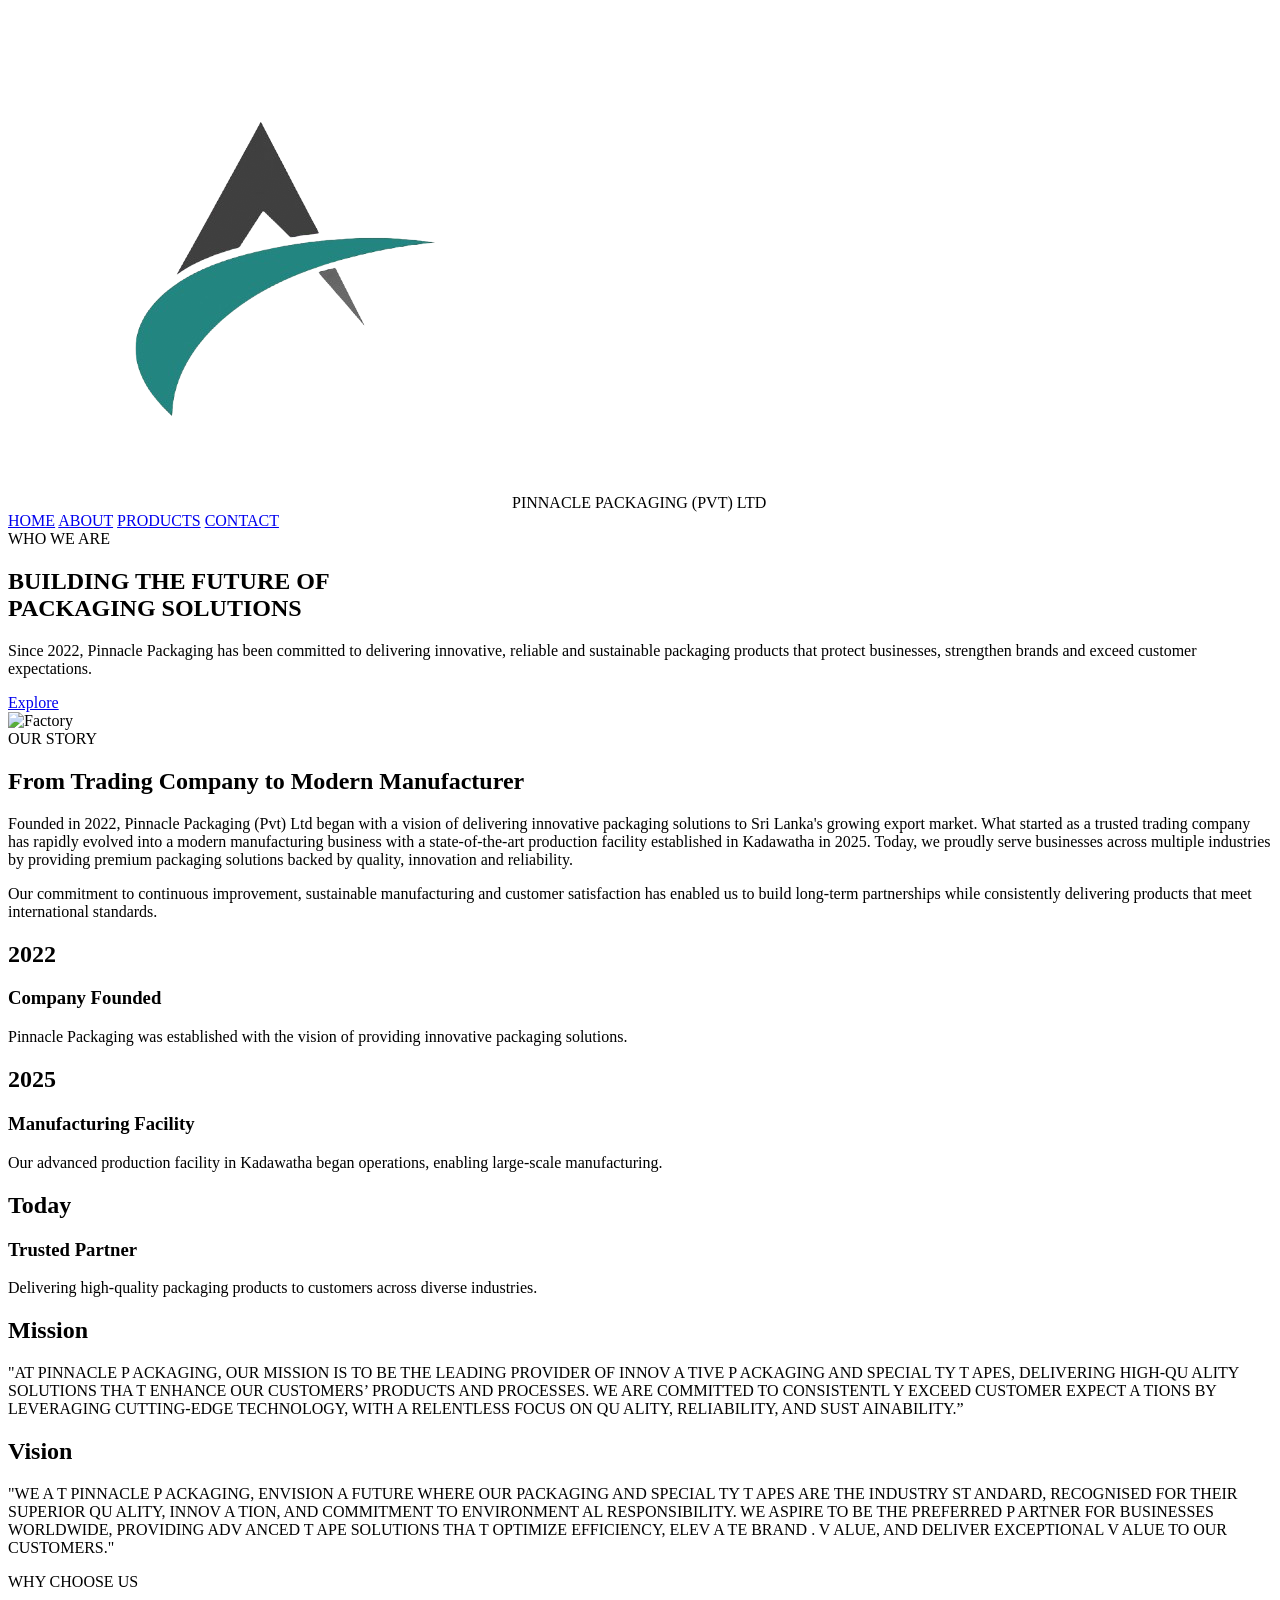
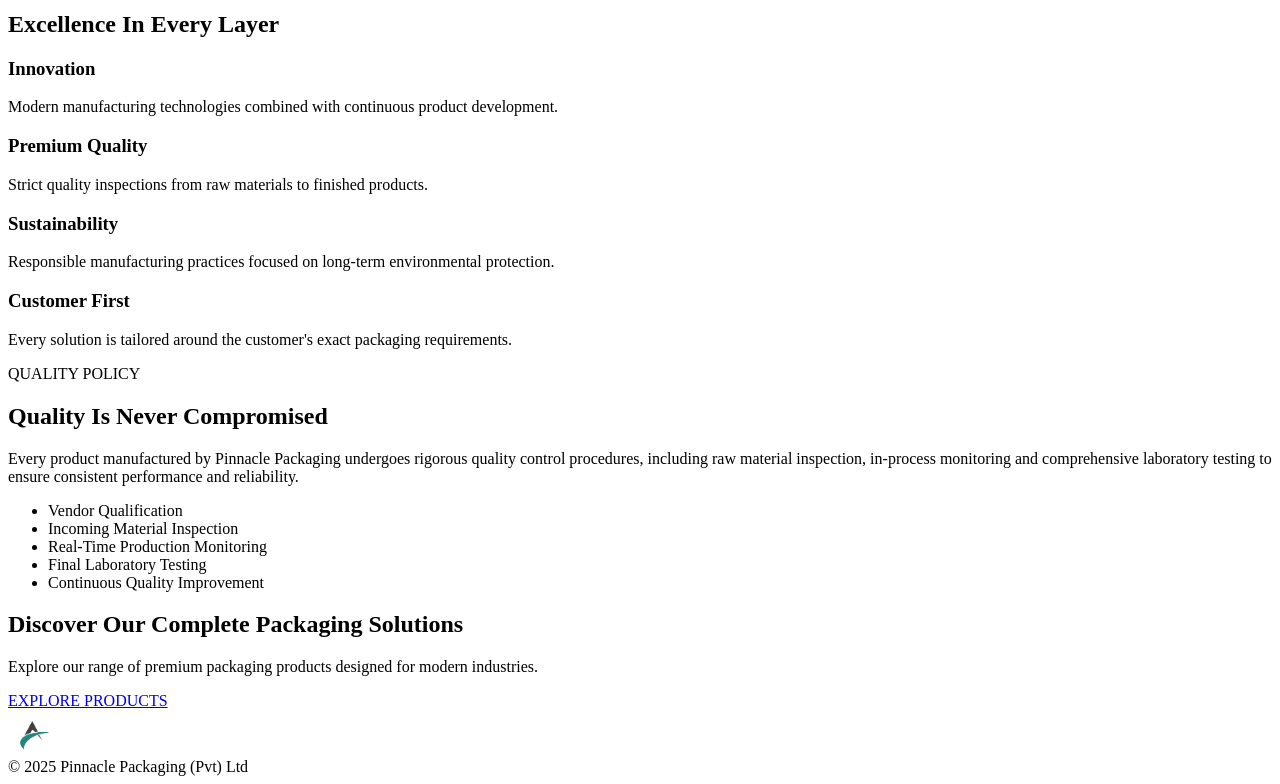
==== About.html @ 44a9b51e "indentation and final touches" ====
<!DOCTYPE html>
<html lang="en">

<head>
    <meta charset="UTF-8">
    <meta name="viewport" content="width=device-width, initial-scale=1.0">
    <title>Pinnacle Packaging | About</title>

    <link rel="icon" type="image/png" href="/Assets/Logos/Main Logo without BG.png">

    <!-- Home stylesheet -->
    <link rel="stylesheet" href="styles.css">

    <!-- About page stylesheet -->
    <link rel="stylesheet" href="about_styles.css">

    <link href="https://fonts.googleapis.com/css2?family=Montserrat:wght@300;500;700;900&display=swap" rel="stylesheet">
</head>

<body>

    <!--  HERO  -->

    <section class="aboutHero">

        <div class="background"></div>
        <div class="overlay"></div>

        <header>

            <div class="brand">
                <img class="brand-logo"
                     src="../Assets/Logos/Main Logo without BG.png"
                     alt="Pinnacle Packaging Logo">

                <span>PINNACLE PACKAGING (PVT) LTD</span>
            </div>

            <nav>

                <a href="../index.html">HOME</a>
                <a href="about.html">ABOUT</a>
                <a href="products.html">PRODUCTS</a>
                <a href="contact.html">CONTACT</a>

            </nav>

        </header>

        <div class="heroContent">

            <span class="sectionTitle">
                WHO WE ARE
            </span>

            <h1>
                BUILDING THE FUTURE OF<br>
                PACKAGING SOLUTIONS
            </h1>

            <p>

                Since 2022, Pinnacle Packaging has been committed to delivering
                innovative, reliable and sustainable packaging products that
                protect businesses, strengthen brands and exceed customer
                expectations.

            </p>

            <a href="#companySection" class="discover">

                Explore
                <span class="downArrow" aria-hidden="true"></span>

            </a>

        </div>

    </section>

    <!--  COMPANY  -->

    <section class="companySection" id="companySection">

        <div class="companyImage">

            <img src="../Assets/About/factory.jpg"
                 alt="Factory">

        </div>

        <div class="companyContent">

            <span class="smallHeading">

                OUR STORY

            </span>

            <h2>

                From Trading Company to Modern Manufacturer

            </h2>

            <p>

                Founded in 2022, Pinnacle Packaging (Pvt) Ltd began with a vision
                of delivering innovative packaging solutions to Sri Lanka's
                growing export market. What started as a trusted trading company
                has rapidly evolved into a modern manufacturing business with a
                state-of-the-art production facility established in Kadawatha in
                2025. Today, we proudly serve businesses across multiple
                industries by providing premium packaging solutions backed by
                quality, innovation and reliability.

            </p>

            <p>

                Our commitment to continuous improvement, sustainable
                manufacturing and customer satisfaction has enabled us to build
                long-term partnerships while consistently delivering products
                that meet international standards.

            </p>

        </div>

    </section>

    <!--  TIMELINE -->

    <section class="timelineSection">

        <div class="timelineCard">

            <h2>2022</h2>

            <h3>Company Founded</h3>

            <p>

                Pinnacle Packaging was established with the vision of providing
                innovative packaging solutions.

            </p>

        </div>

        <div class="timelineCard">

            <h2>2025</h2>

            <h3>Manufacturing Facility</h3>

            <p>

                Our advanced production facility in Kadawatha began operations,
                enabling large-scale manufacturing.

            </p>

        </div>

        <div class="timelineCard">

            <h2>Today</h2>

            <h3>Trusted Partner</h3>

            <p>

                Delivering high-quality packaging products to customers across
                diverse industries.

            </p>

        </div>

    </section>

    <!-- MISSION -->

    <section class="missionSection">

        <div class="missionCard">

            <h2>

                Mission

            </h2>

            <p>

                "AT PINNACLE P ACKAGING, OUR MISSION IS TO BE THE LEADING
                PROVIDER OF INNOV A TIVE P ACKAGING AND SPECIAL TY T APES,
                DELIVERING HIGH-QU ALITY SOLUTIONS THA T ENHANCE OUR
                CUSTOMERS’ PRODUCTS AND PROCESSES.
                WE ARE COMMITTED TO CONSISTENTL Y EXCEED CUSTOMER
                EXPECT A TIONS BY LEVERAGING CUTTING-EDGE TECHNOLOGY, WITH
                A RELENTLESS FOCUS ON QU ALITY, RELIABILITY, AND
                SUST AINABILITY.”

            </p>

        </div>

        <div class="missionCard">

            <h2>

                Vision

            </h2>

            <p>

                "WE A T PINNACLE P ACKAGING, ENVISION A FUTURE WHERE OUR
                PACKAGING AND SPECIAL TY T APES ARE THE INDUSTRY ST ANDARD,
                RECOGNISED FOR THEIR SUPERIOR QU ALITY, INNOV A TION, AND
                COMMITMENT TO ENVIRONMENT AL RESPONSIBILITY.
                WE ASPIRE TO BE THE PREFERRED P ARTNER FOR BUSINESSES
                WORLDWIDE, PROVIDING ADV ANCED T APE SOLUTIONS THA T
                OPTIMIZE EFFICIENCY, ELEV A TE BRAND . V ALUE, AND
                DELIVER EXCEPTIONAL V ALUE TO OUR CUSTOMERS."

            </p>

        </div>

    </section>

    <!-- WHY US -->

    <section class="whySection">

        <div class="sectionHeading">

            <span>

                WHY CHOOSE US

            </span>

            <h2>

                Excellence In Every Layer

            </h2>

        </div>

        <div class="whyGrid">

            <div class="whyCard">

                <h3>

                    Innovation

                </h3>

                <p>

                    Modern manufacturing technologies combined with continuous
                    product development.

                </p>

            </div>

            <div class="whyCard">

                <h3>

                    Premium Quality

                </h3>

                <p>

                    Strict quality inspections from raw materials to finished
                    products.

                </p>

            </div>

            <div class="whyCard">

                <h3>

                    Sustainability

                </h3>

                <p>

                    Responsible manufacturing practices focused on long-term
                    environmental protection.

                </p>

            </div>

            <div class="whyCard">

                <h3>

                    Customer First

                </h3>

                <p>

                    Every solution is tailored around the customer's exact
                    packaging requirements.

                </p>

            </div>

        </div>

    </section>

    <!-- UALITY-->

    <section class="qualitySection">

        <div class="qualityContent">

            <span>

                QUALITY POLICY

            </span>

            <h2>

                Quality Is Never Compromised

            </h2>

            <p>

                Every product manufactured by Pinnacle Packaging undergoes
                rigorous quality control procedures, including raw material
                inspection, in-process monitoring and comprehensive laboratory
                testing to ensure consistent performance and reliability.

            </p>

            <ul>

                <li>Vendor Qualification</li>

                <li>Incoming Material Inspection</li>

                <li>Real-Time Production Monitoring</li>

                <li>Final Laboratory Testing</li>

                <li>Continuous Quality Improvement</li>

            </ul>

        </div>

    </section>

    <!-- CTA -->

    <section class="ctaSection">

        <h2>

            Discover Our Complete Packaging Solutions

        </h2>

        <p>

            Explore our range of premium packaging products designed for modern industries.

        </p>

        <a href="products.html" class="discover">

            EXPLORE PRODUCTS

        </a>

    </section>

    <!-- FOOTER -->

    <footer>

        <div style="display:flex;align-items:center;gap:12px;">

            <img src="../Assets/Logos/Main Logo without BG.png"
                 alt="Logo"
                 style="width:48px;">

        </div>

        <div>

            © 2025 Pinnacle Packaging (Pvt) Ltd

        </div>

    </footer>

    <script src="about_script.js"></script>

</body>

</html>
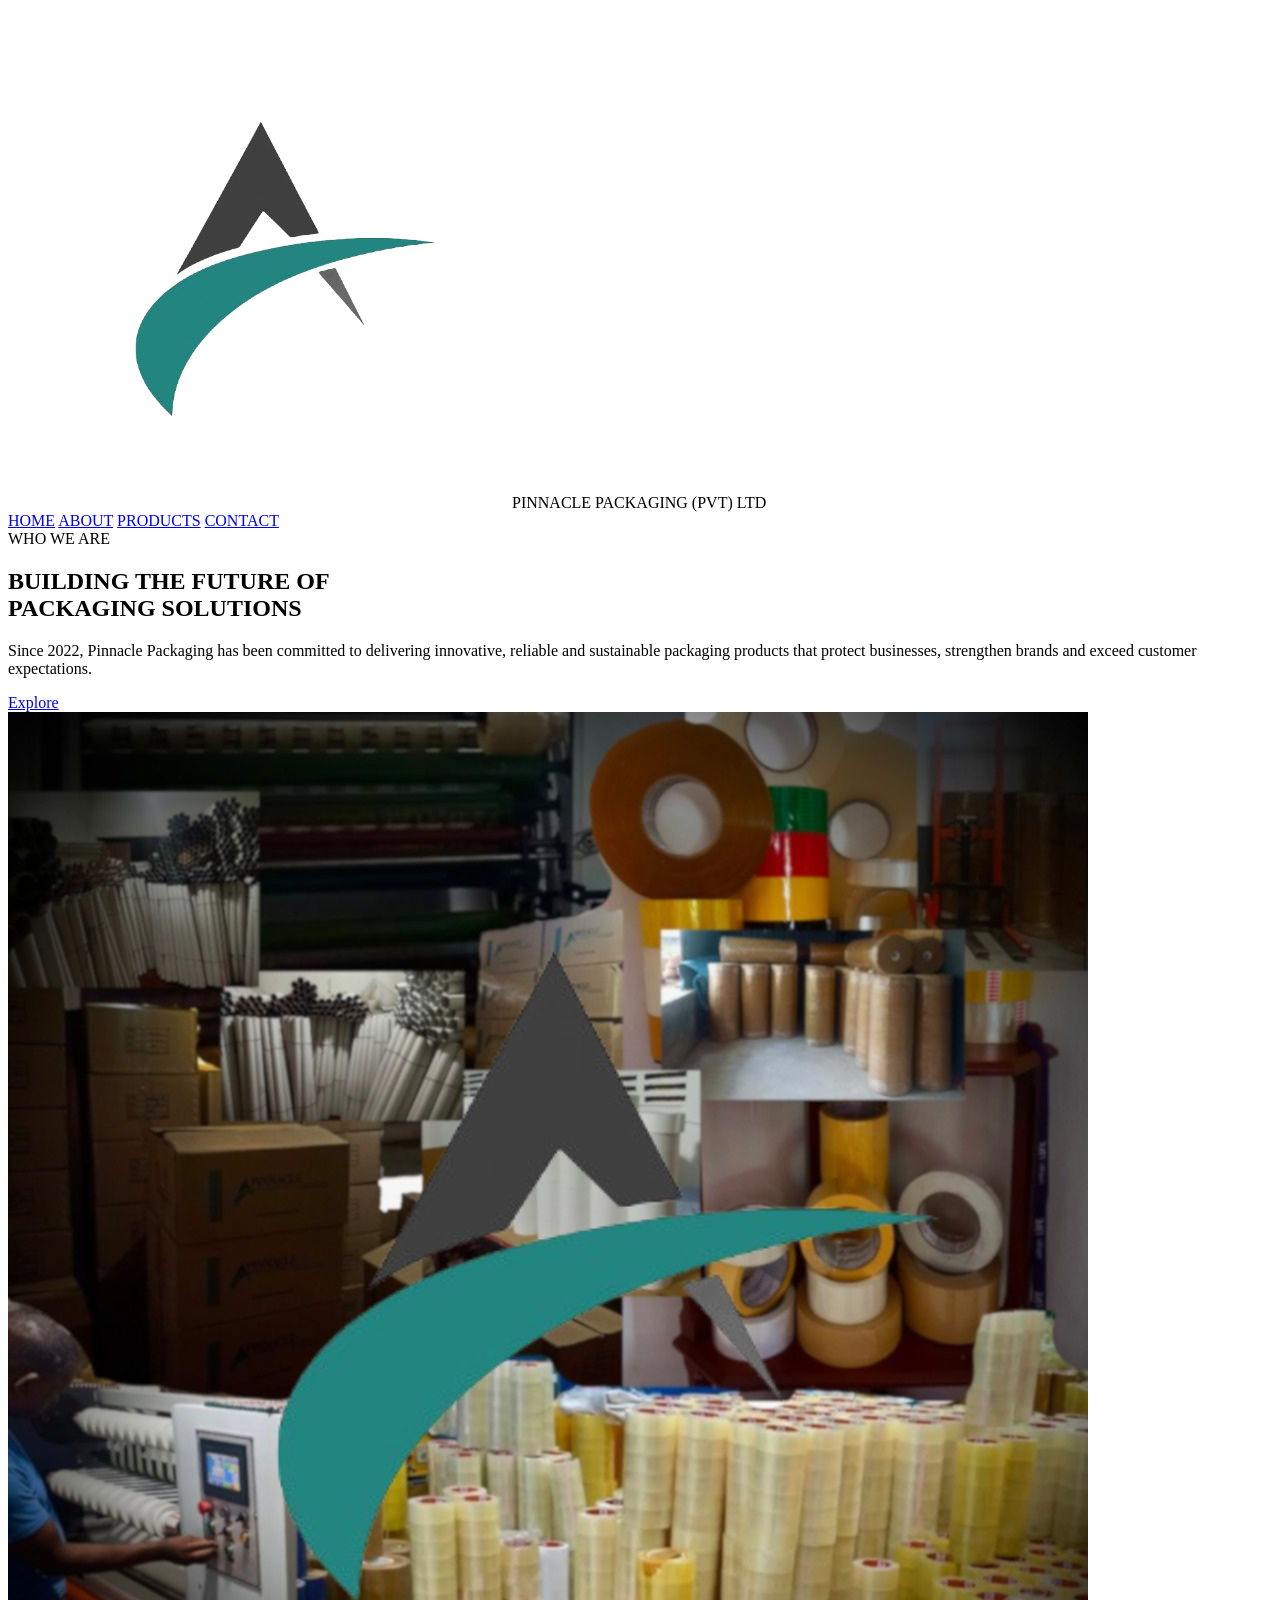
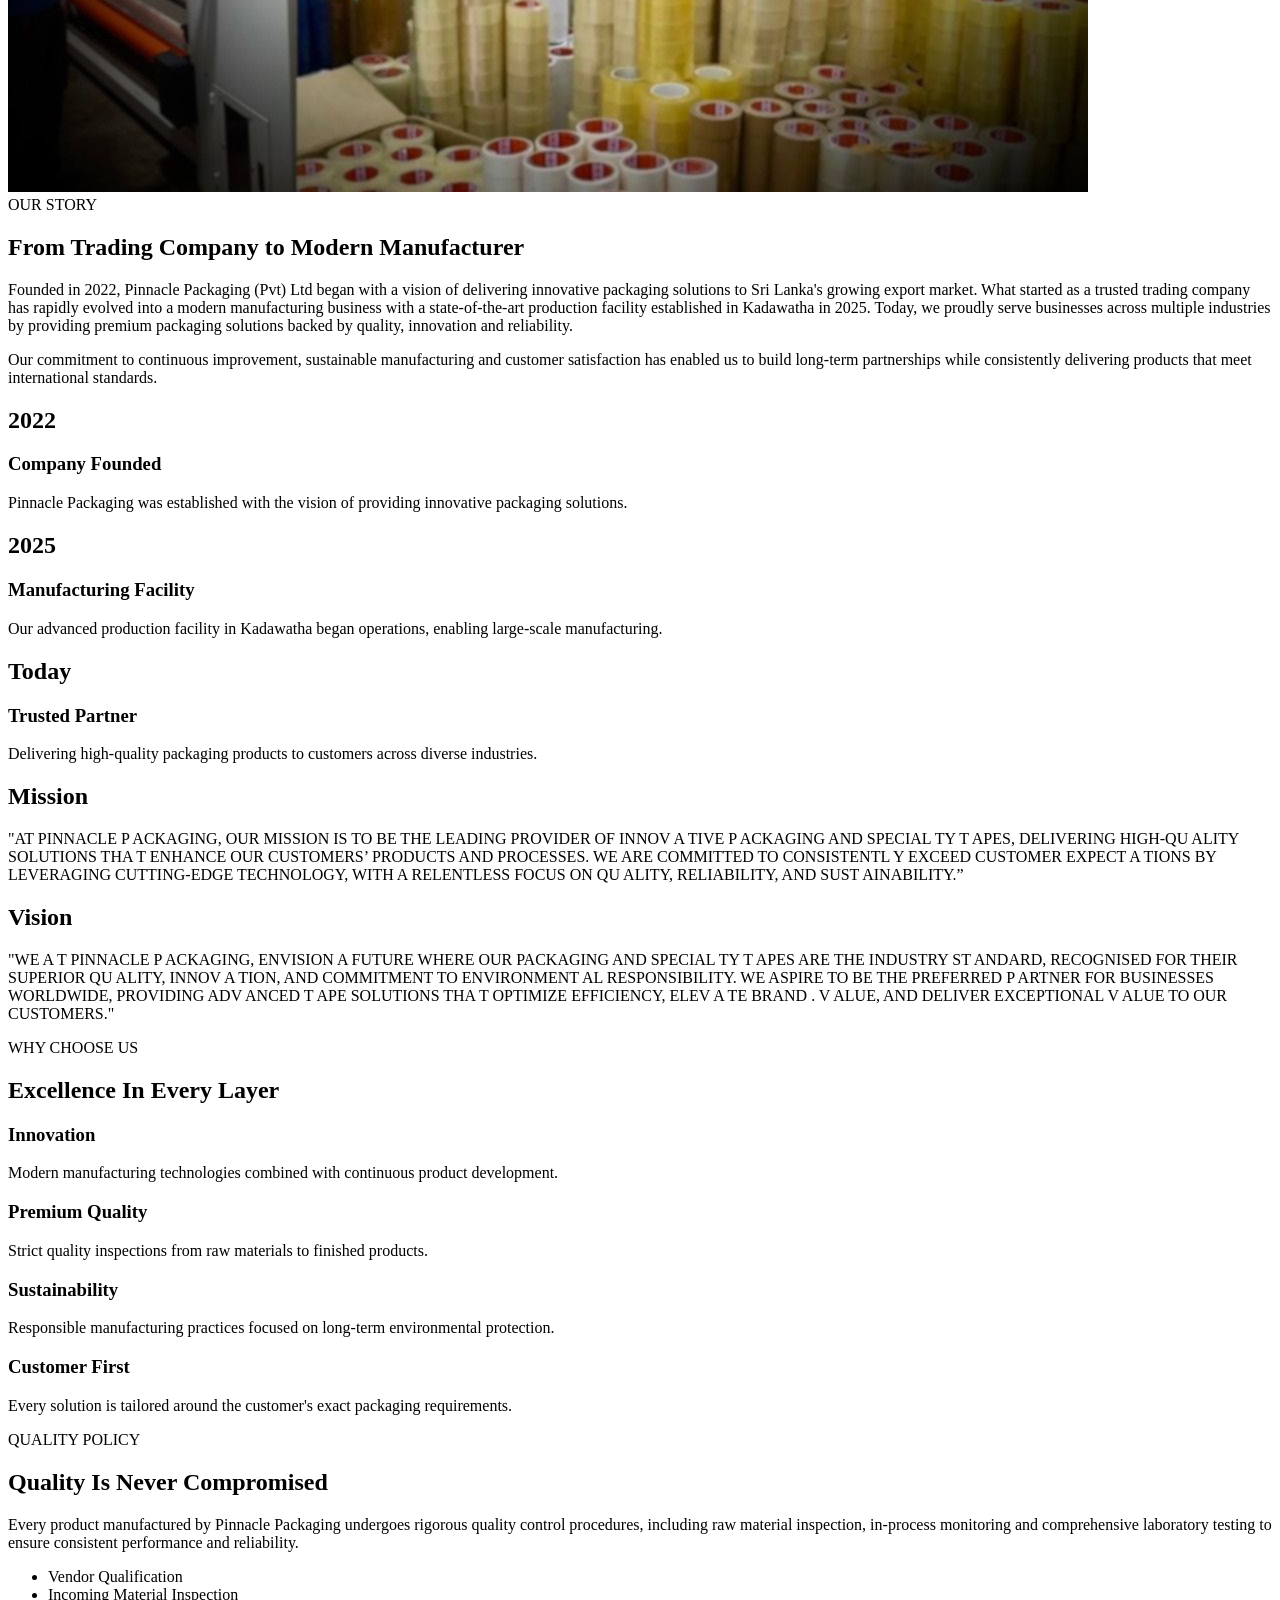
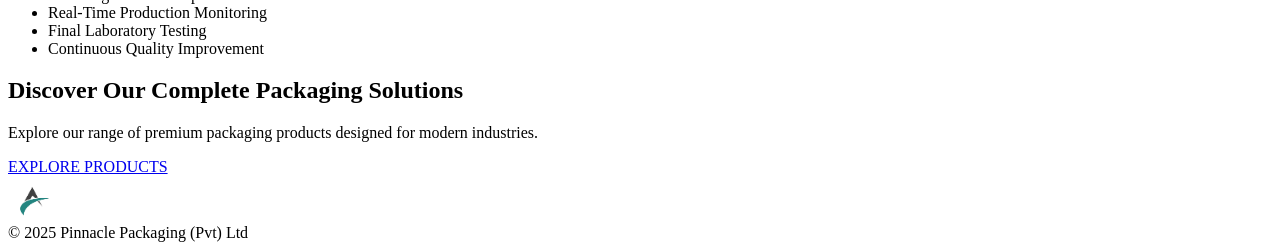
==== commit 6bcecc33: "bg picture" ====
--- a/About.html
+++ b/About.html
@@ -84,8 +84,8 @@
 
         <div class="companyImage">
 
-            <img src="../Assets/About/factory.jpg"
-                 alt="Factory">
+            <img src="Assets/Backgrounds/Final JPG.jpg"
+                 alt="Pinnacle Packaging Manufacturing Facility">
 
         </div>
 
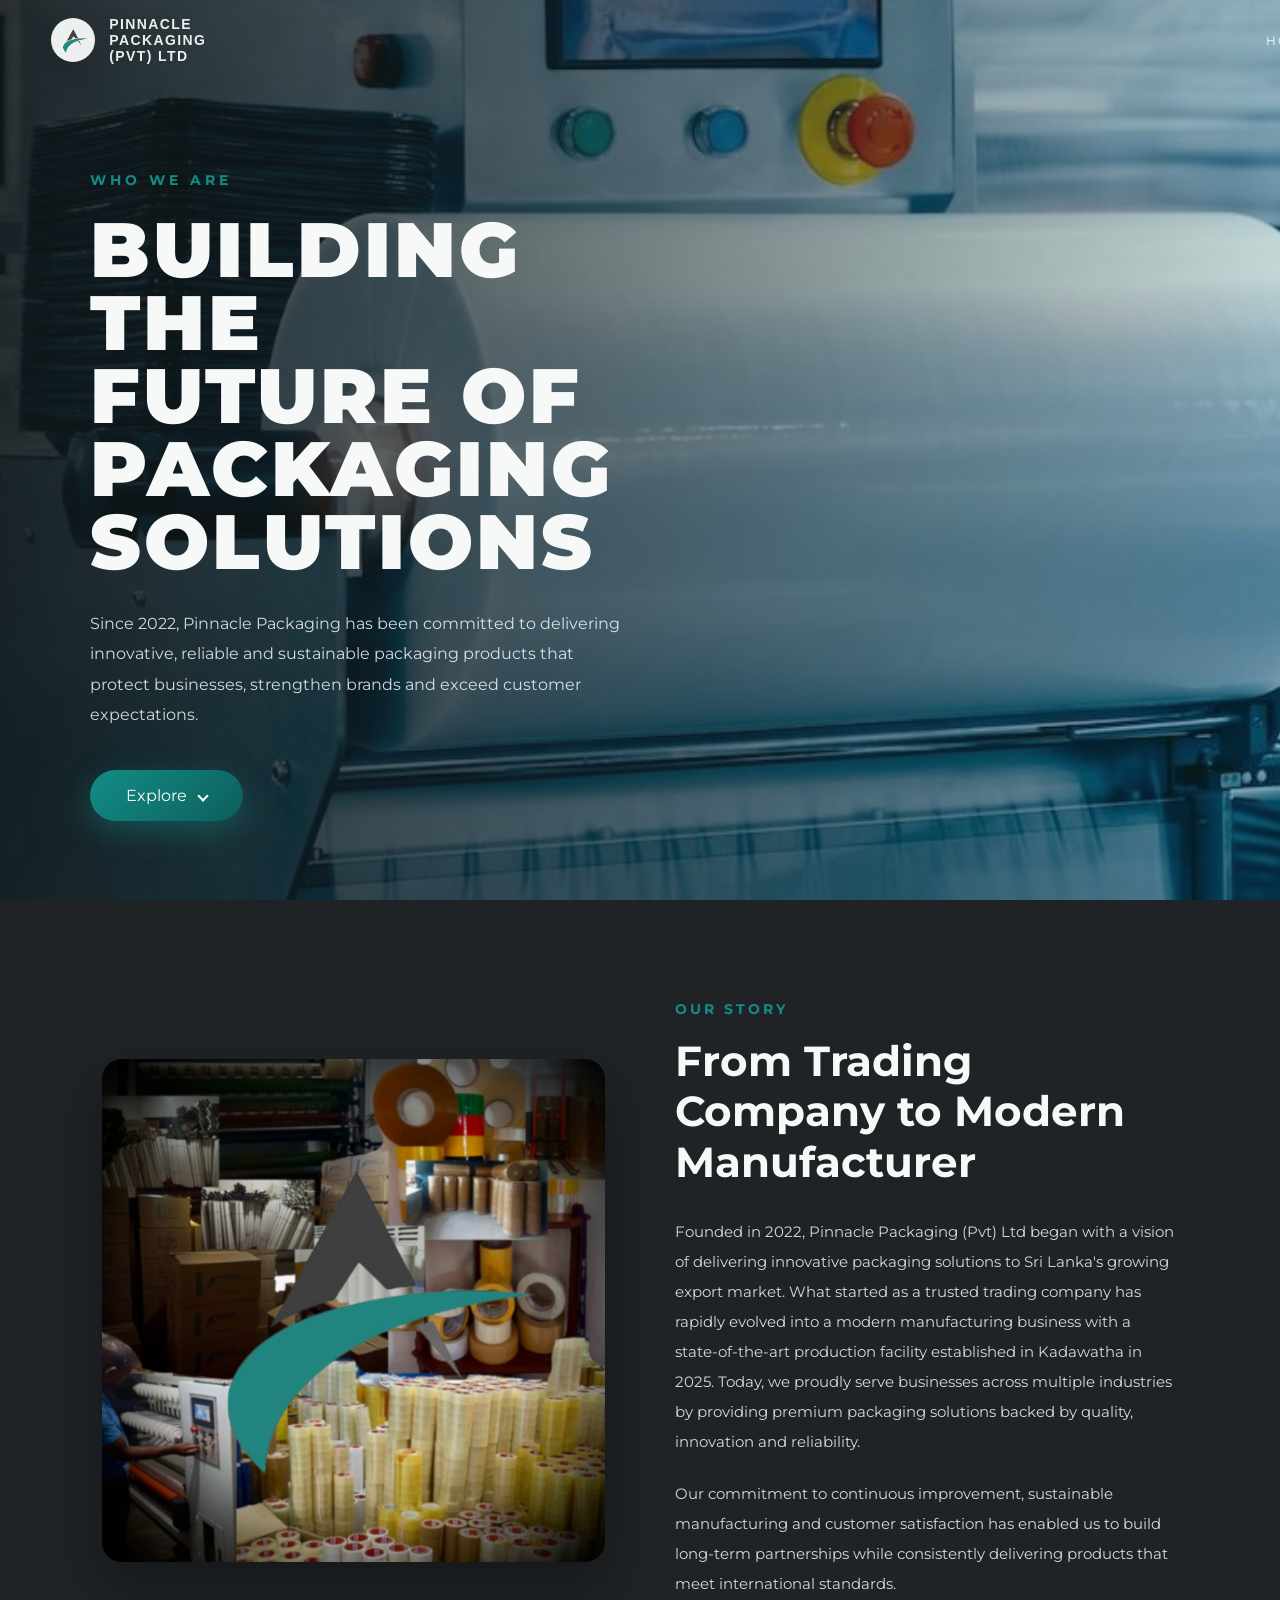
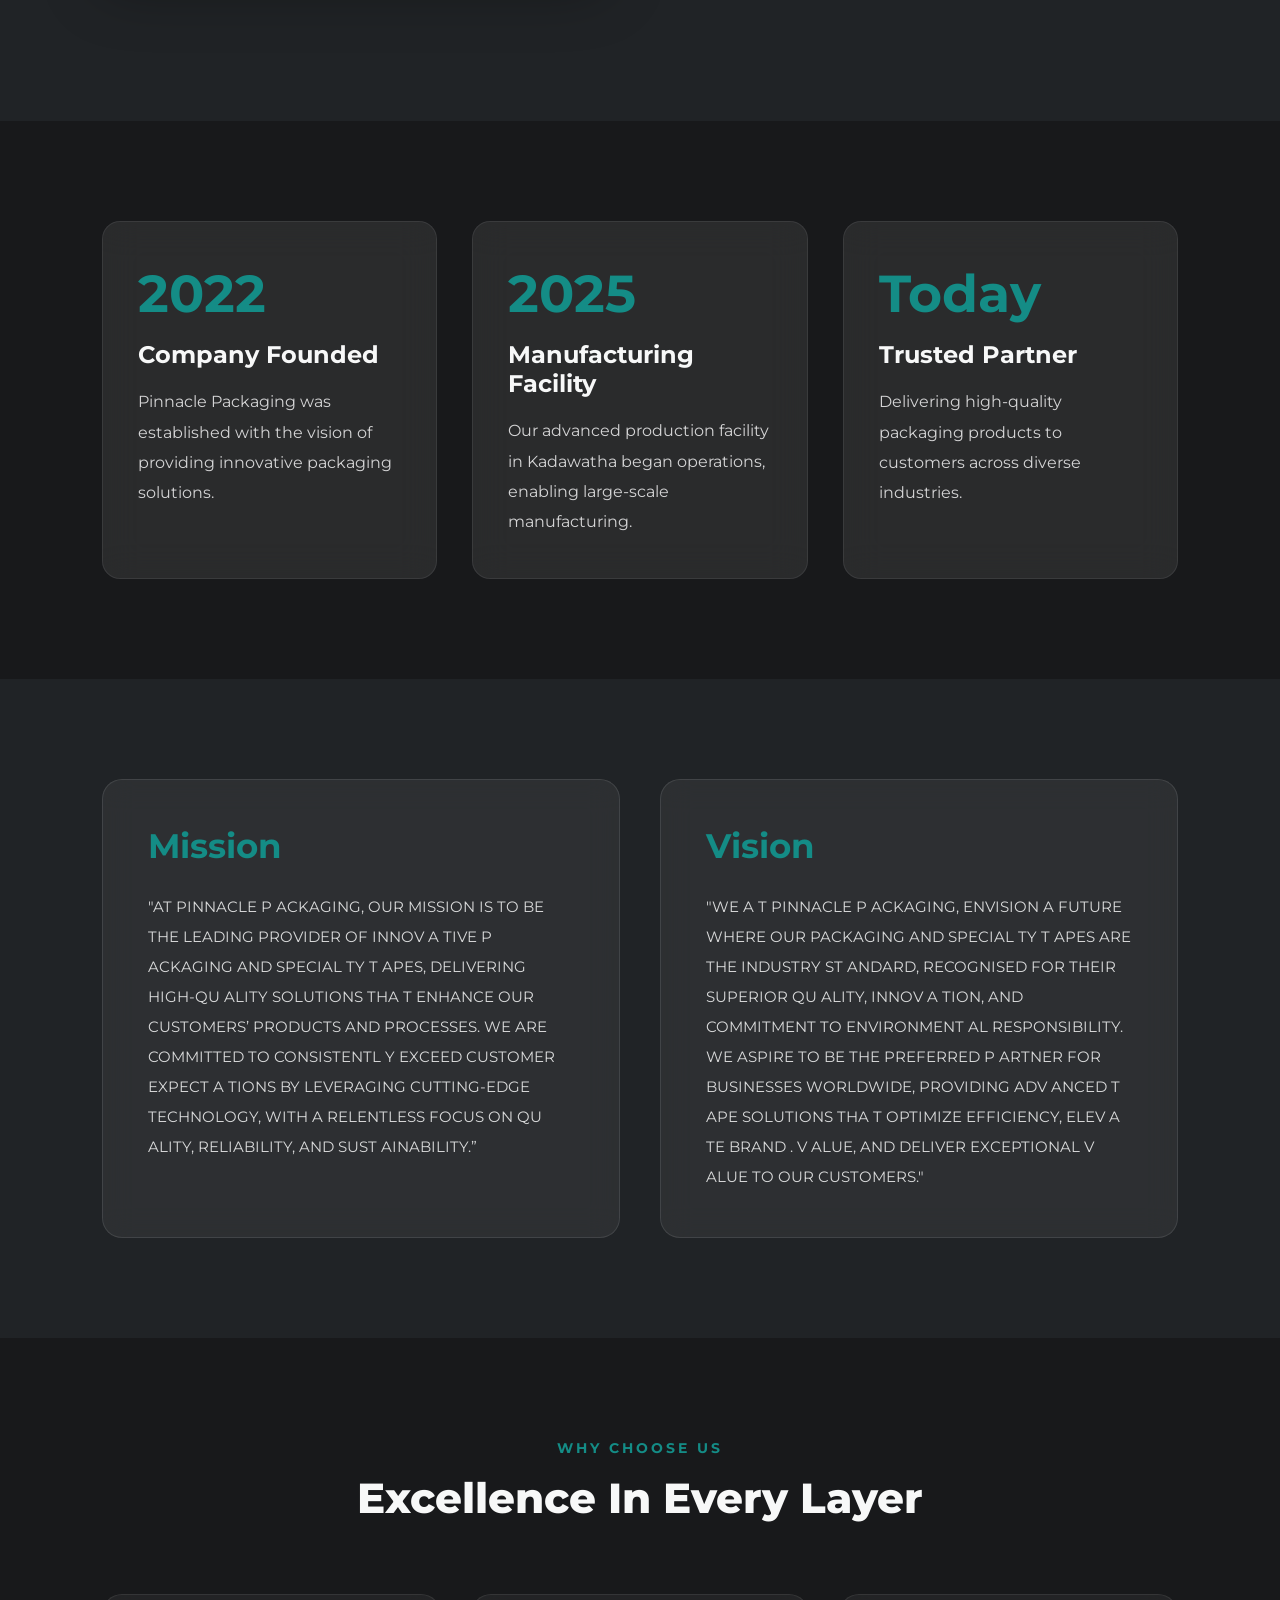
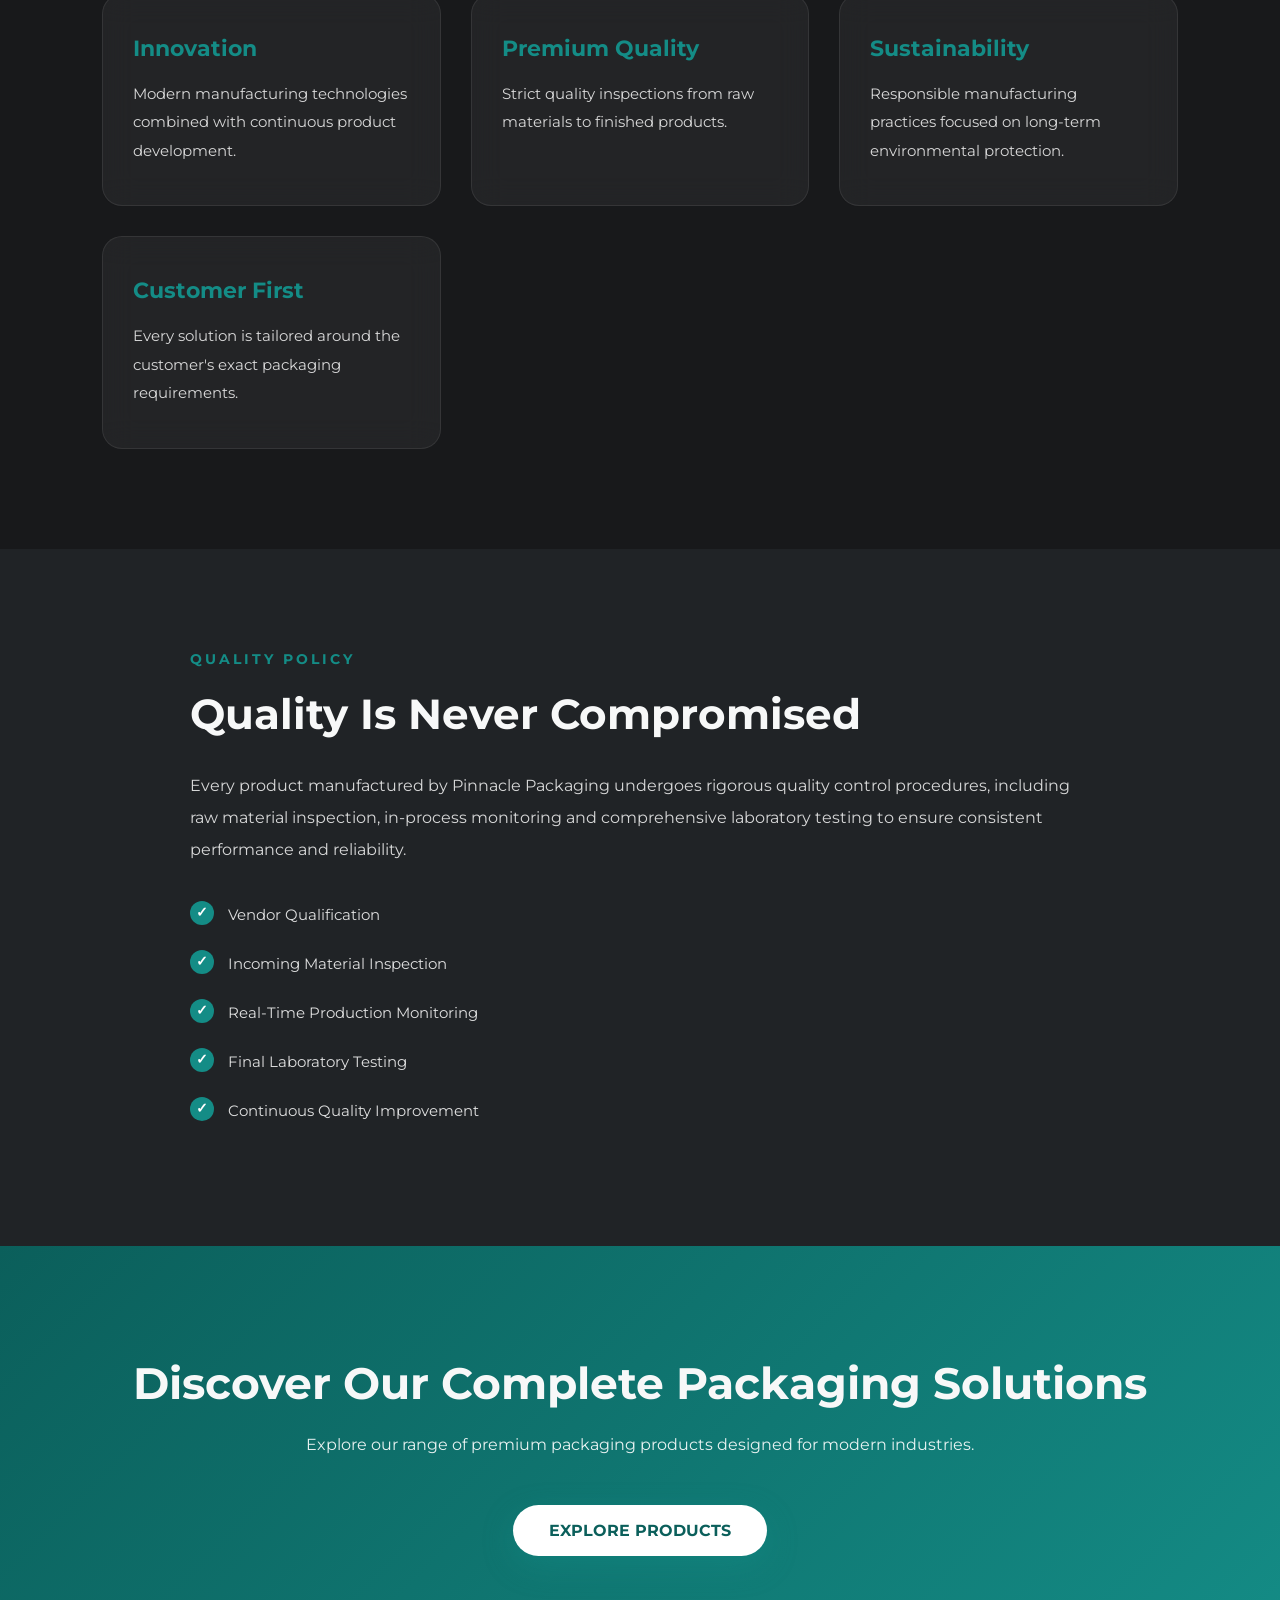
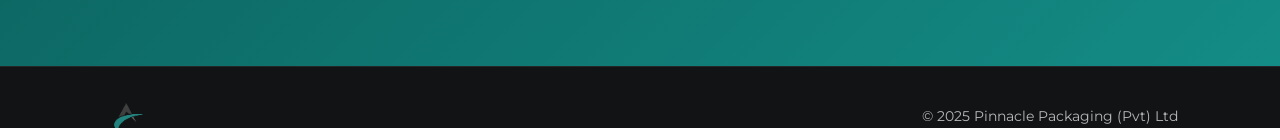
==== commit 1658bfb2: "merge succussful" ====
--- a/About.html
+++ b/About.html
@@ -6,13 +6,13 @@
     <meta name="viewport" content="width=device-width, initial-scale=1.0">
     <title>Pinnacle Packaging | About</title>
 
-    <link rel="icon" type="image/png" href="/Assets/Logos/Main Logo without BG.png">
+    <link rel="icon" type="image/png" href="Assets/Logos/Main Logo without BG.png">
 
     <!-- Home stylesheet -->
-    <link rel="stylesheet" href="styles.css">
+    <link rel="stylesheet" href="Styles.css">
 
     <!-- About page stylesheet -->
-    <link rel="stylesheet" href="about_styles.css">
+    <link rel="stylesheet" href="About_Styles.css">
 
     <link href="https://fonts.googleapis.com/css2?family=Montserrat:wght@300;500;700;900&display=swap" rel="stylesheet">
 </head>
@@ -38,10 +38,10 @@
 
             <nav>
 
-                <a href="../index.html">HOME</a>
-                <a href="about.html">ABOUT</a>
-                <a href="products.html">PRODUCTS</a>
-                <a href="contact.html">CONTACT</a>
+                <a href="Home.html">HOME</a>
+                <a href="About.html">ABOUT</a>
+                <a href="Product.html">PRODUCTS</a>
+                <a href="Contact.html">CONTACT</a>
 
             </nav>
 
@@ -415,7 +415,7 @@
 
     </footer>
 
-    <script src="about_script.js"></script>
+    <script src="About_script.js"></script>
 
 </body>
 
--- a/Styles.css
+++ b/Styles.css
@@ -0,0 +1,284 @@
+*{
+    margin:0;
+    padding:0;
+    box-sizing:border-box;
+}
+
+:root{
+    --primary:#148C86;
+    --deep:#0B5F5B;
+    --dark:#2F3033;
+    --white:#F7F8F8;
+}
+
+html,body{ 
+    height:100%;
+    width:100%;
+    overflow:hidden;
+    font-family:'Montserrat',sans-serif;
+    color:var(--white);
+}
+
+.hero{
+    height:100vh;
+    width:100vw;
+    position:relative;
+    display:flex;
+    flex-direction:column;
+    overflow:hidden;
+}
+
+.background{
+    position:absolute;
+    inset:0;
+    background-size:cover;
+    background-position:center;
+    animation:zoom 12s infinite alternate;
+    transition:opacity 1.5s ease;
+    z-index:0;
+}
+
+@keyframes zoom{
+    0%{
+        transform:scale(1);
+    }
+    100%{
+    transform:scale(1.08);
+    }
+}
+
+.overlay{
+    position:absolute;
+    inset:0;
+    background:
+    linear-gradient(
+        90deg,
+        rgba(20,25,25,.85),
+        rgba(11,95,91,.25)
+        );
+    z-index:1;
+}
+
+header{
+    position:absolute;
+    inset:0 auto auto 0;
+    height:80px;
+    padding:20px 4vw;
+    z-index:5;
+    display:flex;
+    align-items:center;
+    justify-content:flex-start;
+    background:transparent;
+}
+
+.brand{
+    display:flex;
+    align-items:center;
+    gap:14px;
+    font-family:'Poppins',sans-serif;
+    font-size:14px;
+    font-weight:600;
+    letter-spacing:1.4px;
+    color:rgba(245,250,248,0.95);
+    text-shadow:0 0 6px rgba(0,0,0,.18);
+}
+
+.brand-logo{
+    width:44px;
+    height:44px;
+    object-fit:contain;
+    background:rgba(255,255,255,0.92);
+    padding:2px;
+    border-radius:50%;
+    box-shadow:0 14px 35px rgba(0,0,0,.16);
+    filter:none;
+    box-sizing:border-box;
+}
+
+nav{
+    display:flex;
+    gap:35px;
+    margin-left:1100px;
+}
+
+nav a{
+    text-decoration:none;
+    color:white;
+    font-size:12px;
+    letter-spacing:2px;
+    transition:.3s;
+}
+
+nav a:hover{
+    color:var(--primary);
+}
+
+.logo img{
+    width:65px;
+    height:65px;
+    object-fit:contain;
+    border-radius:12px;
+    background:white;
+    padding:6px;
+    box-shadow:
+    0 0 25px rgba(20,140,134,.5);
+}
+
+main{
+    position:relative;
+    z-index:3;
+    flex:1;
+    padding:7vh 6vw;
+    display:flex;
+    flex-direction:column;
+    justify-content:center;
+}
+
+h1{
+    font-size:clamp(38px,6vw,85px);
+    line-height:.95;
+    font-weight:900;
+    letter-spacing:5px;
+}
+
+.actions{
+    display:flex;
+    gap:20px;
+    margin-top:35px;
+}
+
+button{
+    padding:14px 30px;
+    border-radius:30px;
+    cursor:pointer;
+    font-size:12px;
+    letter-spacing:2px;
+    transition:.3s;
+}
+
+.watch{
+    background:transparent;
+    color:white;
+    border:1px solid var(--primary);
+}
+
+.watch:hover{ 
+    background:var(--primary);
+}
+
+.discover{
+    border:none;
+    color:white;
+    background:
+        linear-gradient(
+        135deg,
+        var(--primary),
+        var(--deep)
+);
+
+box-shadow:
+    0 10px 30px rgba(20,140,134,.4);
+}
+
+.discover:hover{
+    transform:translateY(-4px);
+}
+
+.card{
+    position:absolute;
+    right:6vw;
+    top:50%;
+    width:min(400px,30vw);
+    padding:25px;
+    background:
+        rgba(1, 69, 69, 0.15);
+    border:
+        1px solid rgba(255, 255, 255, 0.35);
+
+    backdrop-filter:blur(12px);
+    border-radius:15px;
+}
+
+.card p{
+    margin-top:12px;
+    font-size:12px;
+    line-height:1.6;
+    opacity:.85;
+}
+
+.stats{
+    display:flex;
+    gap:60px;
+    margin-top:40px;
+}
+
+.stats strong{
+    display:block;
+    font-size:35px;
+    color:var(--primary);
+}
+
+.stats span{
+    font-size:12px;
+    opacity:.7;
+}
+
+footer{
+    height:62px;
+    position:relative;
+    z-index:5;
+    display:flex;
+    justify-content:space-between;
+    align-items:center;
+    padding:0 6vw;
+    background:rgba(0,0,0,.38);
+    backdrop-filter:blur(12px);
+    font-size:11px;
+    border-top:1px solid rgba(20,140,134,.25);
+}
+
+@media(max-width:900px){
+    nav{
+        gap:15px;
+    }
+
+    .card{ 
+        display:none;
+    }
+    .stats{
+        gap:25px;
+    }
+}
+
+@media(max-width:600px){
+    header{
+        padding:15px 20px;
+    }
+    nav{
+        display:none;
+    }
+    .logo img{
+        width:50px;
+        height:50px;
+    }
+    main{
+        padding:30px 25px;
+    }
+    h1{
+        letter-spacing:2px;
+    }
+    .actions{
+        flex-direction:column;
+        align-items:flex-start;
+    }
+    .stats{
+        gap:15px;
+    }
+    footer{
+        height:90px;
+        flex-direction:column;
+        justify-content:center;
+        gap:8px;
+        text-align:center;
+    }
+}
--- a/About_Styles.css
+++ b/About_Styles.css
@@ -0,0 +1,584 @@
+
+:root{
+    --primary:#148C86;
+    --deep:#0B5F5B;
+    --dark:#2F3033;
+    --white:#F7F8F8;
+    --glass:rgba(255,255,255,.08);
+}
+
+/* ABOUT PAGE OVERRIDES*/
+
+html,
+body{
+    height:auto !important;
+    min-height:100%;
+    overflow-y:auto !important;
+    overflow-x:hidden !important;
+}
+
+body{
+    display:block !important;
+}
+
+.aboutHero{
+    position:relative;
+    height:100vh;
+    width:100%;
+}
+
+.companySection,
+.timelineSection,
+.missionSection,
+.whySection,
+.qualitySection,
+.aboutStats,
+.ctaSection,
+footer{
+    position:relative;
+    display:block;
+    width:100%;
+    z-index:2;
+}
+
+section{
+    width:100%;
+}
+
+img{
+    max-width:100%;
+    display:block;
+}
+
+/*HERO SECTION*/
+
+.aboutHero{
+    position:relative;
+    min-height:80vh;
+    overflow:hidden;
+}
+
+.aboutHero .background{
+    position:absolute;
+    inset:0;
+    background-size:cover;
+    background-position:center;
+    animation:zoom 12s infinite alternate;
+    transition:opacity 1.5s ease;
+    z-index:0;
+}
+
+.aboutHero .overlay{
+    position:absolute;
+    inset:0;
+    background:linear-gradient(
+        90deg,
+        rgba(16,22,22,.88),
+        rgba(11,95,91,.25)
+    );
+    z-index:1;
+}
+
+.heroContent{
+    position:relative;
+    z-index:5;
+    width:min(720px,90%);
+    padding:170px 7vw 120px;
+}
+
+.sectionTitle{
+    display:inline-block;
+    color:var(--primary);
+    font-weight:700;
+    letter-spacing:4px;
+    font-size:14px;
+    margin-bottom:25px;
+}
+
+.heroContent h1{
+    font-size:clamp(44px,6vw,78px);
+    line-height:.95;
+    letter-spacing:3px;
+    font-weight:900;
+    margin-bottom:30px;
+}
+
+.heroContent p{
+    font-size:16px;
+    line-height:1.9;
+    color:rgba(255,255,255,.82);
+    max-width:650px;
+    margin-bottom:40px;
+}
+
+.heroContent .discover{
+    padding:16px 36px;
+    text-decoration:none;
+    display:inline-flex;
+    align-items:center;
+    justify-content:center;
+    border-radius:30px;
+}
+
+.heroContent .discover .downArrow{
+    display:inline-block;
+    width:8px;
+    height:8px;
+    margin-left:12px;
+    border-right:2px solid #fff;
+    border-bottom:2px solid #fff;
+    transform:rotate(45deg);
+}
+
+.heroContent .discover:hover .downArrow{
+    transform:rotate(45deg) translateY(2px);
+}
+
+/*COMPANY SECTION*/
+
+.companySection{
+    display:grid;
+    grid-template-columns:1fr 1fr;
+    align-items:center;
+    gap:70px;
+    padding:100px 8%;
+    background:#202326;
+}
+
+.companyImage{
+    position:relative;
+}
+
+.companyImage img{
+    width:100%;
+    border-radius:20px;
+    object-fit:cover;
+    box-shadow:0 25px 60px rgba(0,0,0,.35);
+}
+
+.companyContent{
+    display:flex;
+    flex-direction:column;
+}
+
+.smallHeading{
+    color:var(--primary);
+    letter-spacing:3px;
+    font-size:14px;
+    font-weight:700;
+    margin-bottom:18px;
+}
+
+.companyContent h2{
+    font-size:42px;
+    margin-bottom:30px;
+    line-height:1.2;
+}
+
+.companyContent p{
+    font-size:15px;
+    line-height:2;
+    color:rgba(255,255,255,.82);
+    margin-bottom:22px;
+}
+
+/*TIMELINE */
+
+.timelineSection{
+    display:grid;
+    grid-template-columns:repeat(auto-fit,minmax(280px,1fr));
+    gap:35px;
+    padding:100px 8%;
+    background:#18191b;
+}
+
+.timelineCard{
+    background:var(--glass);
+    border:1px solid rgba(255,255,255,.08);
+    border-radius:18px;
+    padding:40px 35px;
+    backdrop-filter:blur(18px);
+    transition:.35s;
+}
+
+.timelineCard:hover{
+    transform:translateY(-10px);
+    border-color:var(--primary);
+    box-shadow:0 20px 45px rgba(20,140,134,.18);
+}
+
+.timelineCard h2{
+    color:var(--primary);
+    font-size:52px;
+    margin-bottom:15px;
+}
+
+.timelineCard h3{
+    font-size:24px;
+    margin-bottom:18px;
+}
+
+.timelineCard p{
+    line-height:1.9;
+    color:rgba(255,255,255,.8);
+}
+
+/*MISSION / VISION*/
+
+.missionSection{
+    display:grid;
+    grid-template-columns:repeat(auto-fit,minmax(350px,1fr));
+    gap:40px;
+    padding:100px 8%;
+    background:#202326;
+}
+
+.missionCard{
+    background:rgba(255,255,255,.06);
+    border:1px solid rgba(255,255,255,.1);
+    border-radius:20px;
+    padding:45px;
+    backdrop-filter:blur(15px);
+    transition:.35s;
+}
+
+.missionCard:hover{
+    transform:translateY(-10px);
+    border-color:var(--primary);
+    box-shadow:0 20px 45px rgba(20,140,134,.18);
+}
+
+.missionCard h2{
+    color:var(--primary);
+    font-size:34px;
+    margin-bottom:25px;
+}
+
+.missionCard p{
+    line-height:2;
+    font-size:15px;
+    color:rgba(255,255,255,.82);
+}
+
+/*WHY CHOOSE US*/
+
+.whySection{
+    padding:100px 8%;
+    background:#18191b;
+}
+
+.sectionHeading{
+    text-align:center;
+    margin-bottom:70px;
+}
+
+.sectionHeading span{
+    color:var(--primary);
+    font-size:14px;
+    font-weight:700;
+    letter-spacing:3px;
+}
+
+.sectionHeading h2{
+    margin-top:15px;
+    font-size:42px;
+    font-weight:800;
+}
+
+.whyGrid{
+    display:grid;
+    grid-template-columns:repeat(auto-fit,minmax(250px,1fr));
+    gap:30px;
+}
+
+.whyCard{
+    background:rgba(255,255,255,.05);
+    border:1px solid rgba(255,255,255,.08);
+    border-radius:20px;
+    padding:40px 30px;
+    transition:.35s ease;
+    backdrop-filter:blur(15px);
+}
+
+.whyCard:hover{
+    transform:translateY(-10px);
+    border-color:var(--primary);
+    background:rgba(20,140,134,.12);
+    box-shadow:0 20px 40px rgba(20,140,134,.15);
+}
+
+.whyCard h3{
+    color:var(--primary);
+    margin-bottom:18px;
+    font-size:22px;
+}
+
+.whyCard p{
+    line-height:1.9;
+    color:rgba(255,255,255,.82);
+    font-size:15px;
+}
+
+/*QUALITY SECTION*/
+
+.qualitySection{
+    background:#202326;
+    padding:100px 8%;
+}
+
+.qualityContent{
+    max-width:900px;
+    margin:auto;
+}
+
+.qualityContent span{
+    color:var(--primary);
+    letter-spacing:3px;
+    font-weight:700;
+    font-size:14px;
+}
+
+.qualityContent h2{
+    margin:20px 0 30px;
+    font-size:42px;
+}
+
+.qualityContent p{
+    font-size:16px;
+    line-height:2;
+    color:rgba(255,255,255,.82);
+    margin-bottom:35px;
+}
+
+.qualityContent ul{
+    list-style:none;
+    padding:0;
+    margin:0;
+}
+
+.qualityContent li{
+    position:relative;
+    padding-left:38px;
+    margin-bottom:22px;
+    line-height:1.8;
+    font-size:15px;
+    color:rgba(255,255,255,.85);
+}
+
+.qualityContent li::before{
+    content:"✓";
+    position:absolute;
+    left:0;
+    top:0;
+    width:24px;
+    height:24px;
+    border-radius:50%;
+    background:var(--primary);
+    color:#fff;
+    display:flex;
+    justify-content:center;
+    align-items:center;
+    font-size:14px;
+    font-weight:bold;
+}
+
+/*STATISTICS*/
+
+.aboutStats{
+    display:grid;
+    grid-template-columns:repeat(auto-fit,minmax(220px,1fr));
+    gap:40px;
+    text-align:center;
+    padding:100px 8%;
+    background:#18191b;
+}
+
+.aboutStats div{
+    padding:35px 20px;
+    border-radius:18px;
+    background:rgba(255,255,255,.04);
+    transition:.35s;
+}
+
+.aboutStats div:hover{
+    transform:translateY(-8px);
+    background:rgba(20,140,134,.08);
+}
+
+.aboutStats h2{
+    color:var(--primary);
+    font-size:58px;
+    margin-bottom:12px;
+    font-weight:800;
+}
+
+.aboutStats span{
+    font-size:15px;
+    color:rgba(255,255,255,.75);
+    letter-spacing:1px;
+}
+
+/*CTA*/
+
+.ctaSection{
+    text-align:center;
+    padding:110px 8%;
+    background:linear-gradient(
+        135deg,
+        #0b5f5b,
+        #148c86
+    );
+}
+
+.ctaSection h2{
+    font-size:44px;
+    margin-bottom:20px;
+}
+
+.ctaSection p{
+    max-width:700px;
+    margin:0 auto 45px;
+    line-height:1.9;
+    color:rgba(255,255,255,.9);
+}
+
+.ctaSection .discover{
+    background:#fff;
+    color:var(--deep);
+    font-weight:700;
+    text-decoration:none;
+    display:inline-flex;
+    align-items:center;
+    justify-content:center;
+    padding:16px 36px;
+    border-radius:30px;
+}
+
+.ctaSection .discover:hover{
+    transform:translateY(-5px);
+    box-shadow:0 20px 35px rgba(0,0,0,.25);
+}
+
+/*FOOTER*/
+
+footer{
+    background:#111315;
+    padding:25px 8%;
+    display:flex;
+    justify-content:space-between;
+    align-items:center;
+    flex-wrap:wrap;
+    gap:20px;
+    border-top:1px solid rgba(255,255,255,.08);
+}
+
+footer img{
+    width:48px;
+}
+
+footer div{
+    color:rgba(255,255,255,.7);
+    font-size:14px;
+}
+
+/*RESPONSIVE DESIGN*/
+
+@media(max-width:1200px){
+
+    .companySection{
+        gap:45px;
+    }
+
+}
+
+@media(max-width:992px){
+
+    .companySection{
+        grid-template-columns:1fr;
+        text-align:center;
+    }
+
+    .companyImage{
+        order:-1;
+    }
+
+    .companyImage img{
+        margin:auto;
+        max-width:650px;
+    }
+
+    .companyContent{
+        align-items:center;
+    }
+
+}
+
+@media(max-width:768px){
+
+    .heroContent{
+        padding:140px 30px 80px;
+    }
+
+    .heroContent h1{
+        font-size:48px;
+    }
+
+    .companySection,
+    .timelineSection,
+    .missionSection,
+    .whySection,
+    .qualitySection,
+    .aboutStats,
+    .ctaSection{
+        padding:80px 30px;
+    }
+
+    .sectionHeading h2,
+    .qualityContent h2,
+    .ctaSection h2{
+        font-size:34px;
+    }
+
+    .missionCard,
+    .timelineCard,
+    .whyCard{
+        padding:35px 25px;
+    }
+
+}
+
+@media(max-width:576px){
+
+    .heroContent h1{
+        font-size:38px;
+    }
+
+    .heroContent p{
+        font-size:15px;
+    }
+
+    .companyContent h2{
+        font-size:32px;
+    }
+
+    .timelineCard h2,
+    .aboutStats h2{
+        font-size:42px;
+    }
+
+    .sectionHeading h2,
+    .qualityContent h2,
+    .ctaSection h2{
+        font-size:28px;
+    }
+
+    .ctaSection .discover{
+        width:100%;
+    }
+
+    footer{
+        justify-content:center;
+        text-align:center;
+    }
+
+}
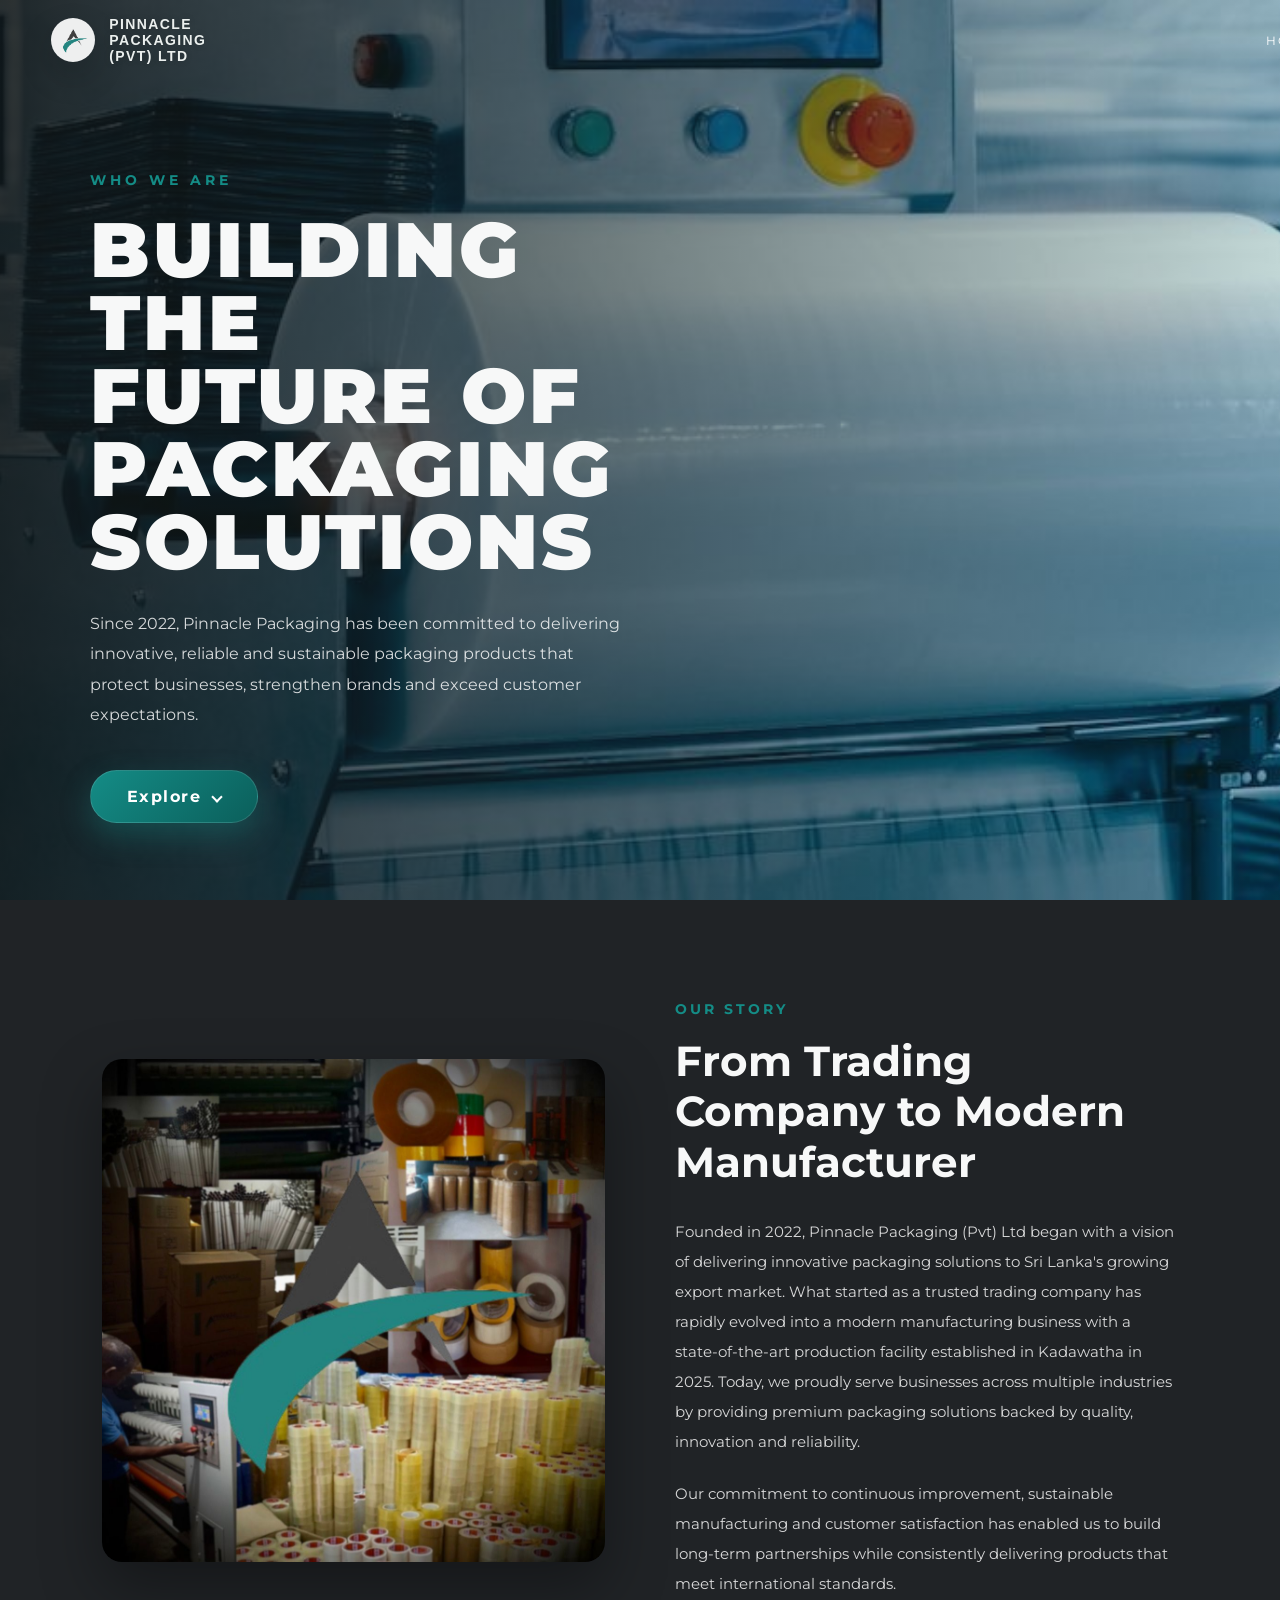
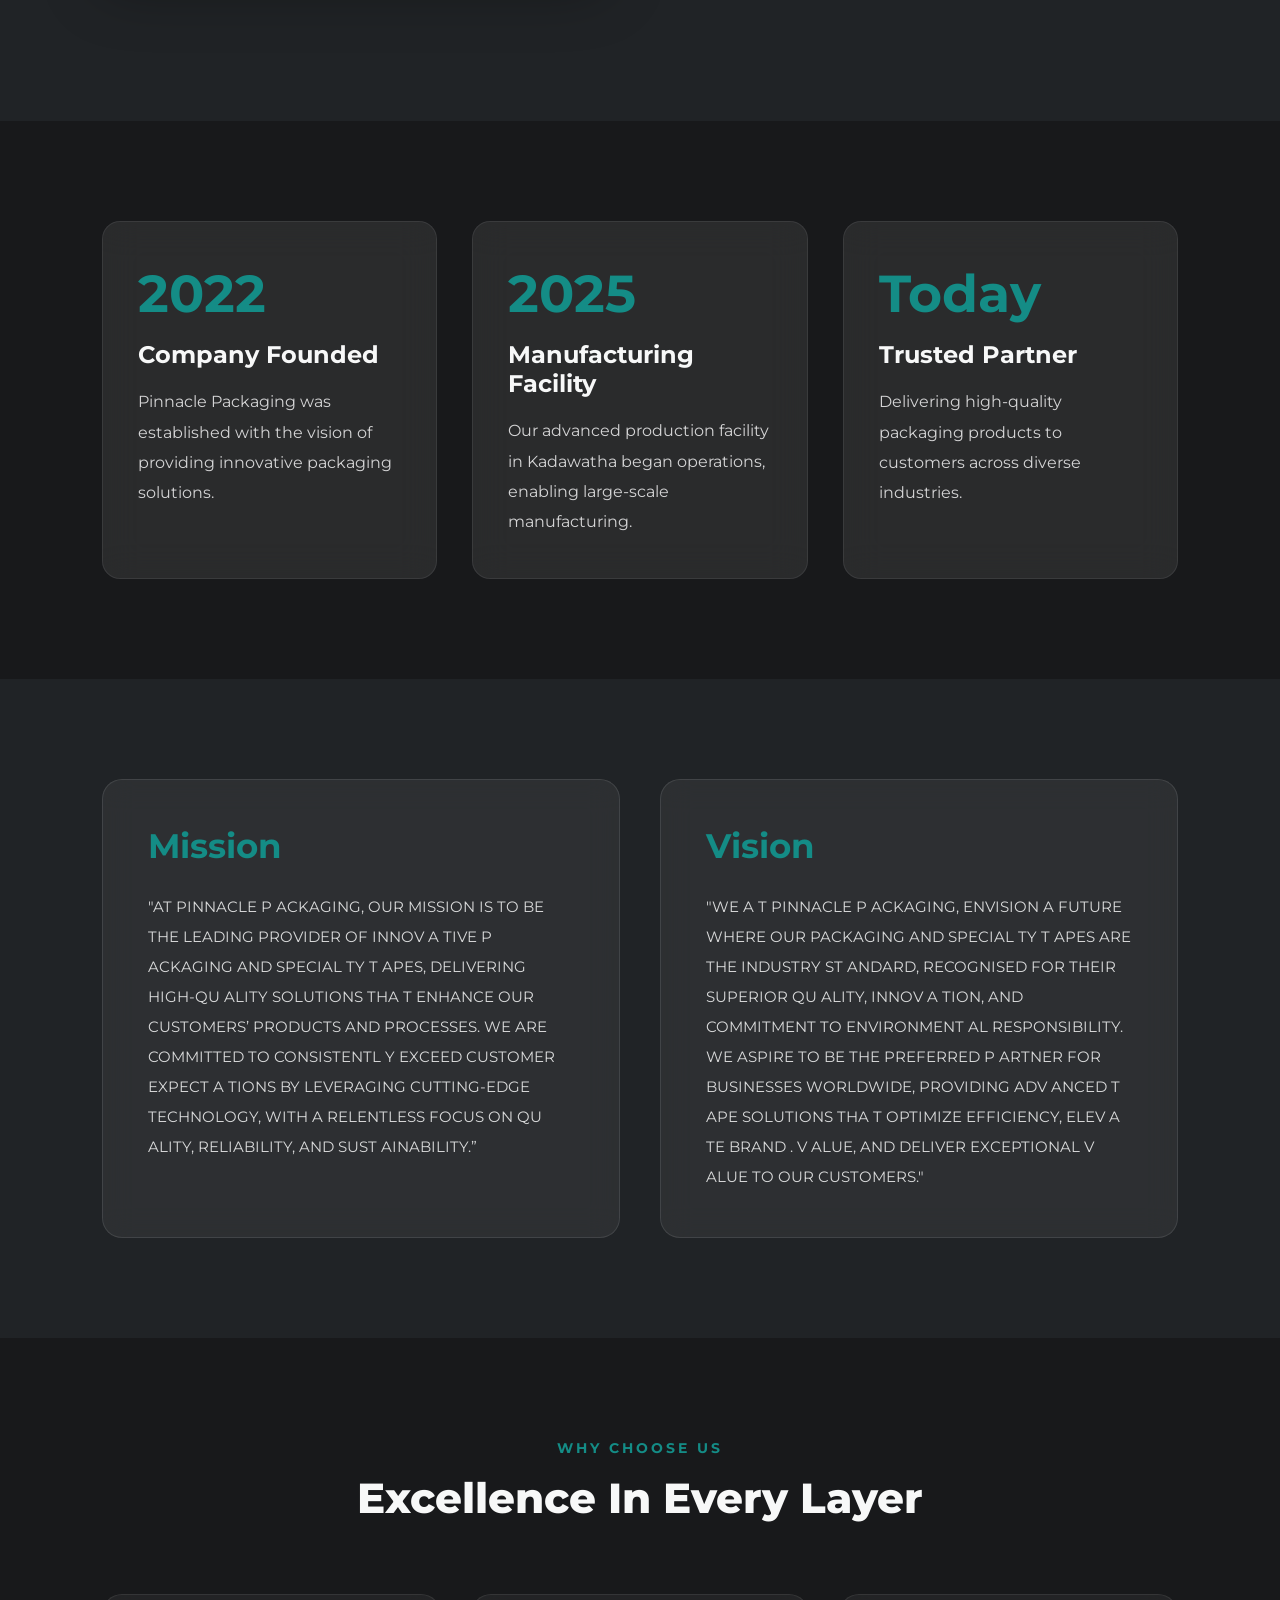
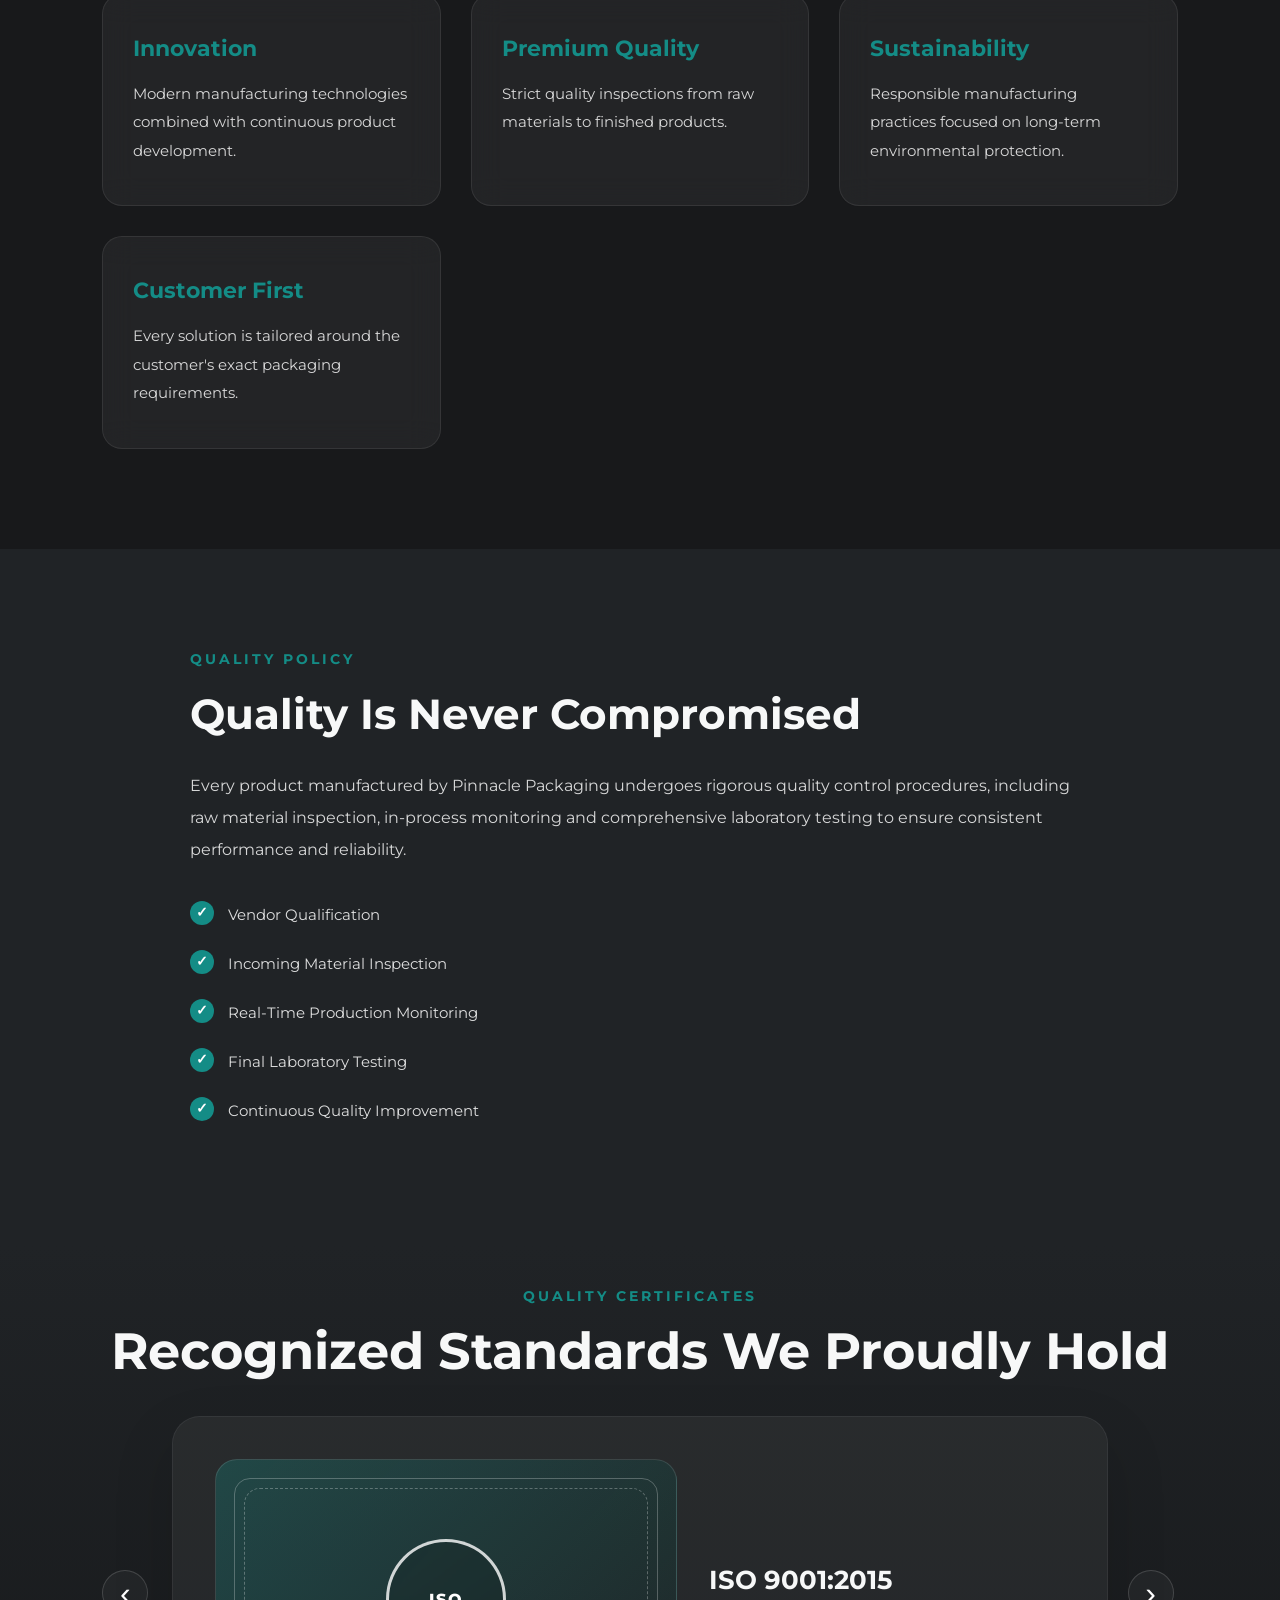
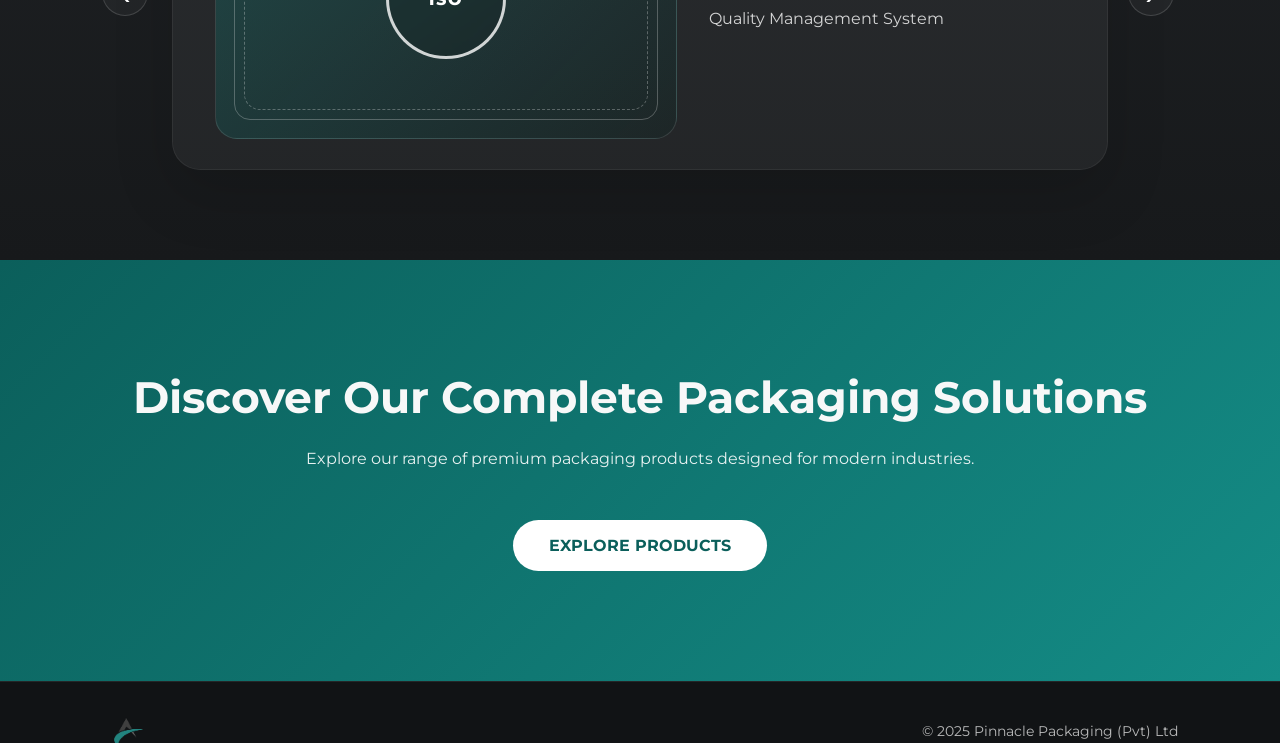
==== commit 7b2d6fc3: "certificate slider" ====
--- a/About.html
+++ b/About.html
@@ -371,6 +371,88 @@
 
     </section>
 
+    <!-- CERTIFICATE SLIDER -->
+
+    <section class="certSliderSection">
+
+        <div class="certSliderHeader">
+
+            <span>QUALITY CERTIFICATES</span>
+
+            <h2>Recognized Standards We Proudly Hold</h2>
+
+        </div>
+
+        <div class="certSlider" aria-label="Quality certificate carousel">
+
+            <button class="sliderArrow prev" type="button" aria-label="Previous certificate">‹</button>
+
+            <div class="sliderViewport">
+
+                <div class="sliderTrack">
+
+                    <article class="certSlide active">
+
+                        <div class="certImage certIso">
+                            <div class="certStamp">ISO</div>
+                        </div>
+
+                        <div class="certMeta">
+                            <h3>ISO 9001:2015</h3>
+                            <p>Quality Management System</p>
+                        </div>
+
+                    </article>
+
+                    <article class="certSlide">
+
+                        <div class="certImage certEnv">
+                            <div class="certStamp">EMS</div>
+                        </div>
+
+                        <div class="certMeta">
+                            <h3>ISO 14001</h3>
+                            <p>Environmental Management System</p>
+                        </div>
+
+                    </article>
+
+                    <article class="certSlide">
+
+                        <div class="certImage certSafety">
+                            <div class="certStamp">BRCGS</div>
+                        </div>
+
+                        <div class="certMeta">
+                            <h3>BRCGS Packaging</h3>
+                            <p>Product Safety & Quality Compliance</p>
+                        </div>
+
+                    </article>
+
+                    <article class="certSlide">
+
+                        <div class="certImage certFsc">
+                            <div class="certStamp">FSC</div>
+                        </div>
+
+                        <div class="certMeta">
+                            <h3>FSC Certified</h3>
+                            <p>Sustainable Packaging Standards</p>
+                        </div>
+
+                    </article>
+
+                </div>
+
+            </div>
+
+            <button class="sliderArrow next" type="button" aria-label="Next certificate">›</button>
+
+        </div>
+
+    </section>
+
     <!-- CTA -->
 
     <section class="ctaSection">
--- a/Styles.css
+++ b/Styles.css
@@ -147,26 +147,33 @@
     margin-top:35px;
 }
 
-button{
+.watch-link,
+.discover-link{
+    display:inline-flex;
+    align-items:center;
+    justify-content:center;
     padding:14px 30px;
     border-radius:30px;
     cursor:pointer;
     font-size:12px;
     letter-spacing:2px;
     transition:.3s;
-}
-
-.watch{
+    text-decoration:none;
+    font-family:'Montserrat',sans-serif;
+    font-weight:500;
+}
+
+.watch-link{
     background:transparent;
     color:white;
     border:1px solid var(--primary);
 }
 
-.watch:hover{ 
+.watch-link:hover{ 
     background:var(--primary);
 }
 
-.discover{
+.discover-link{
     border:none;
     color:white;
     background:
@@ -175,12 +182,11 @@
         var(--primary),
         var(--deep)
 );
-
-box-shadow:
+    box-shadow:
     0 10px 30px rgba(20,140,134,.4);
 }
 
-.discover:hover{
+.discover-link:hover{
     transform:translateY(-4px);
 }
 
--- a/About_Styles.css
+++ b/About_Styles.css
@@ -118,6 +118,19 @@
     align-items:center;
     justify-content:center;
     border-radius:30px;
+    background:linear-gradient(135deg, var(--primary), var(--deep));
+    color:#fff;
+    font-weight:700;
+    letter-spacing:1.5px;
+    border:1px solid rgba(255,255,255,.12);
+    box-shadow:0 12px 30px rgba(20,140,134,.35);
+    transition:transform .3s ease, box-shadow .3s ease, filter .3s ease;
+}
+
+.heroContent .discover:hover{
+    transform:translateY(-4px);
+    box-shadow:0 18px 35px rgba(20,140,134,.45);
+    filter:brightness(1.05);
 }
 
 .heroContent .discover .downArrow{
@@ -128,6 +141,7 @@
     border-right:2px solid #fff;
     border-bottom:2px solid #fff;
     transform:rotate(45deg);
+    transition:transform .2s ease;
 }
 
 .heroContent .discover:hover .downArrow{
@@ -382,6 +396,164 @@
     font-weight:bold;
 }
 
+/*CERTIFICATE SLIDER*/
+
+.certSliderSection{
+    background:linear-gradient(180deg, #202326 0%, #17191b 100%);
+    padding:40px 8% 90px;
+}
+
+.certSliderHeader{
+    max-width:1100px;
+    margin:0 auto 35px;
+    text-align:center;
+}
+
+.certSliderHeader span{
+    display:inline-block;
+    color:var(--primary);
+    font-weight:700;
+    letter-spacing:3px;
+    font-size:14px;
+    margin-bottom:15px;
+}
+
+.certSliderHeader h2{
+    font-size:clamp(30px, 4vw, 52px);
+    line-height:1.2;
+    margin:0;
+}
+
+.certSlider{
+    max-width:1100px;
+    margin:0 auto;
+    display:grid;
+    grid-template-columns:50px minmax(0,1fr) 50px;
+    align-items:center;
+    gap:20px;
+}
+
+.sliderViewport{
+    overflow:hidden;
+    border-radius:28px;
+    background:rgba(255,255,255,.03);
+    border:1px solid rgba(255,255,255,.08);
+    box-shadow:0 25px 60px rgba(0,0,0,.15);
+}
+
+.sliderTrack{
+    display:flex;
+    transition:transform .6s ease;
+}
+
+.certSlide{
+    min-width:100%;
+    display:grid;
+    grid-template-columns:1.3fr 1fr;
+    gap:32px;
+    align-items:center;
+    padding:42px 42px 30px;
+    background:rgba(255,255,255,.02);
+}
+
+.certImage{
+    position:relative;
+    min-height:280px;
+    border-radius:22px;
+    overflow:hidden;
+    border:1px solid rgba(255,255,255,.12);
+    background:linear-gradient(135deg, rgba(20,140,134,.25), rgba(255,255,255,.06));
+    display:flex;
+    align-items:center;
+    justify-content:center;
+}
+
+.certImage::before,
+.certImage::after{
+    content:"";
+    position:absolute;
+    inset:18px;
+    border:1px solid rgba(255,255,255,.25);
+    border-radius:16px;
+}
+
+.certImage::after{
+    inset:28px;
+    border-style: dashed;
+    border-color:rgba(255,255,255,.28);
+}
+
+.certStamp{
+    position:relative;
+    z-index:1;
+    width:120px;
+    height:120px;
+    border-radius:50%;
+    border:3px solid rgba(255,255,255,.8);
+    display:flex;
+    align-items:center;
+    justify-content:center;
+    font-weight:800;
+    letter-spacing:2px;
+    color:#fff;
+    background:rgba(12, 19, 20, 0.18);
+    backdrop-filter:blur(2px);
+}
+
+.certIso{ background:linear-gradient(135deg, rgba(20,140,134,.30), rgba(12, 39, 37, .28)); }
+.certEnv{ background:linear-gradient(135deg, rgba(37, 111, 175, .34), rgba(14, 19, 27, .24)); }
+.certSafety{ background:linear-gradient(135deg, rgba(193, 149, 59, .30), rgba(27, 26, 16, .28)); }
+.certFsc{ background:linear-gradient(135deg, rgba(101, 171, 91, .32), rgba(15, 26, 20, .28)); }
+
+.certMeta h3{
+    margin:0 0 10px;
+    font-size:clamp(24px, 2vw, 32px);
+}
+
+.certMeta p{
+    margin:0;
+    color:rgba(255,255,255,.8);
+    font-size:16px;
+    line-height:1.8;
+}
+
+.sliderArrow{
+    width:46px;
+    height:46px;
+    border-radius:50%;
+    border:1px solid rgba(255,255,255,.15);
+    background:rgba(255,255,255,.04);
+    color:#fff;
+    font-size:32px;
+    line-height:1;
+    cursor:pointer;
+    transition:all .3s ease;
+}
+
+.sliderArrow:hover{
+    background:var(--primary);
+    transform:translateY(-2px);
+}
+
+@media (max-width: 768px) {
+    .certSlide{
+        grid-template-columns:1fr;
+        padding:24px 20px 28px;
+    }
+
+    .certImage{
+        min-height:220px;
+    }
+
+    .certSlider{
+        grid-template-columns:1fr;
+    }
+
+    .sliderArrow{
+        display:none;
+    }
+}
+
 /*STATISTICS*/
 
 .aboutStats{
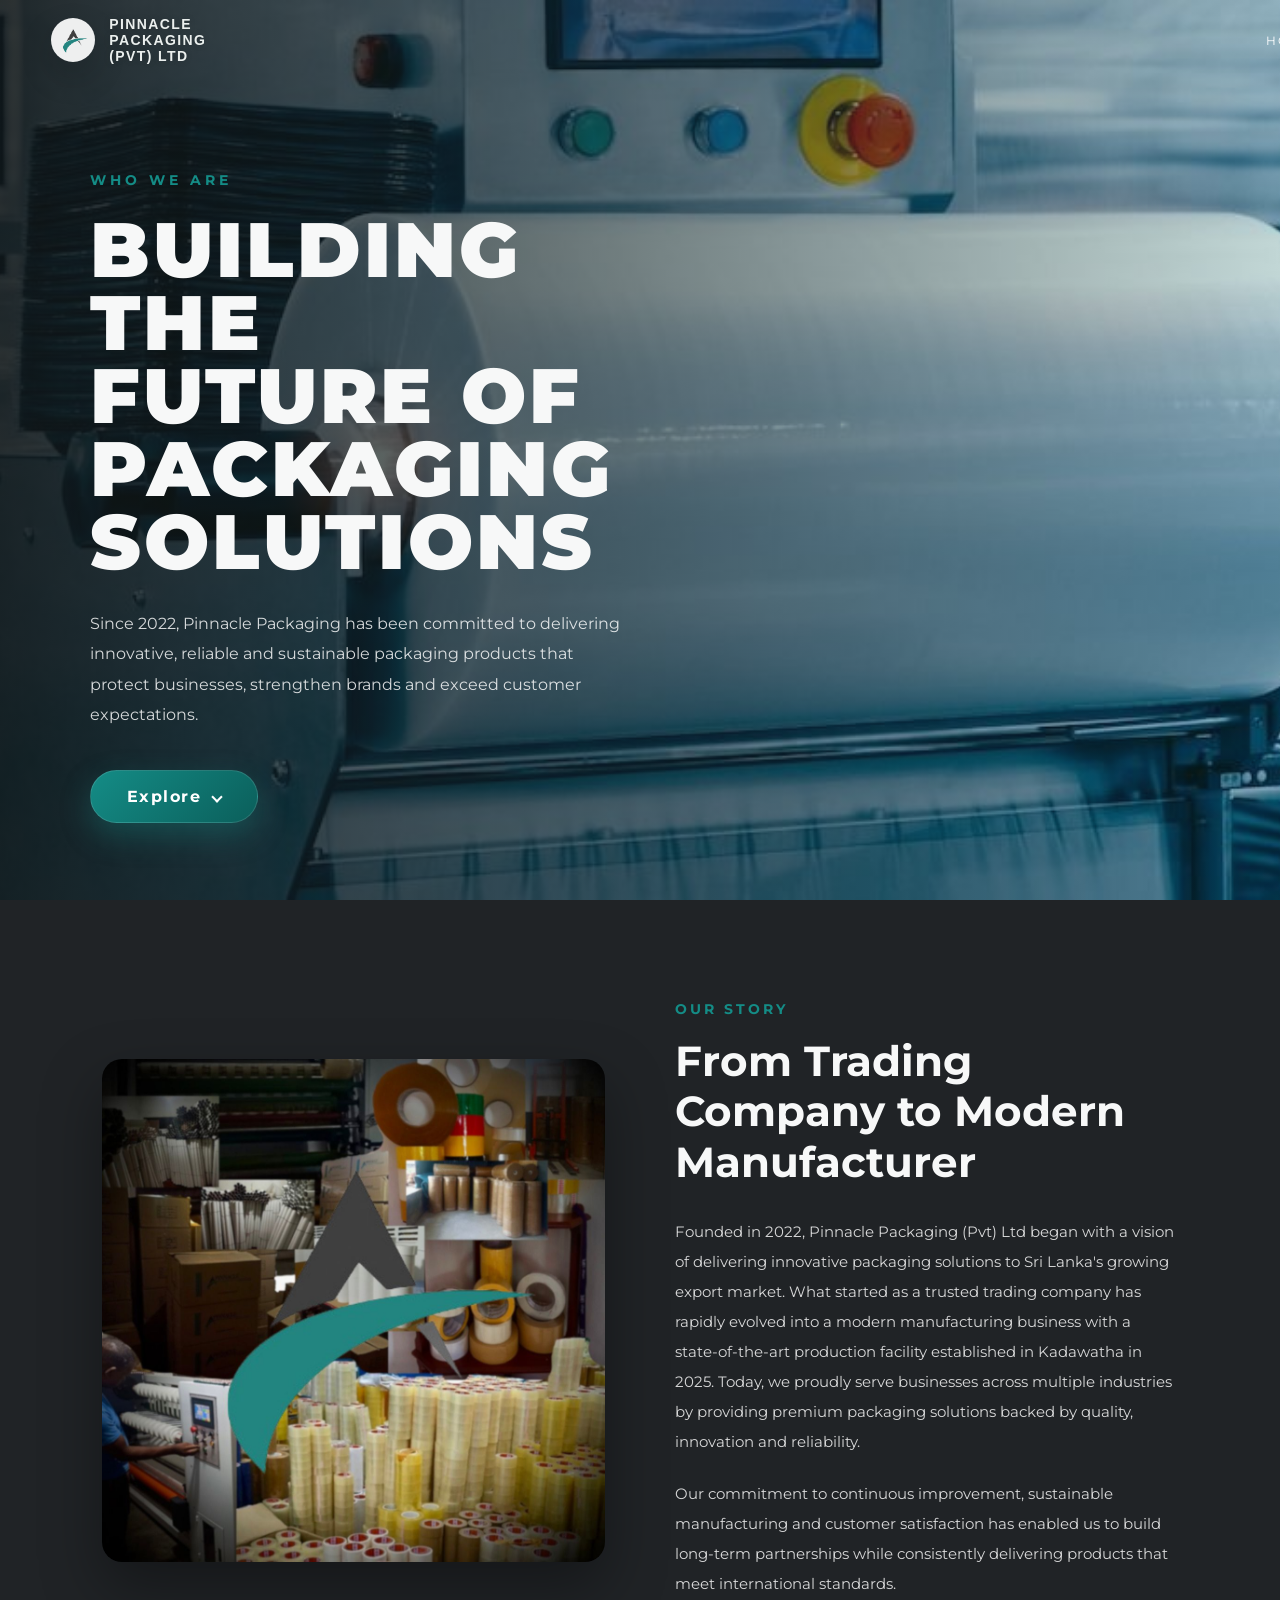
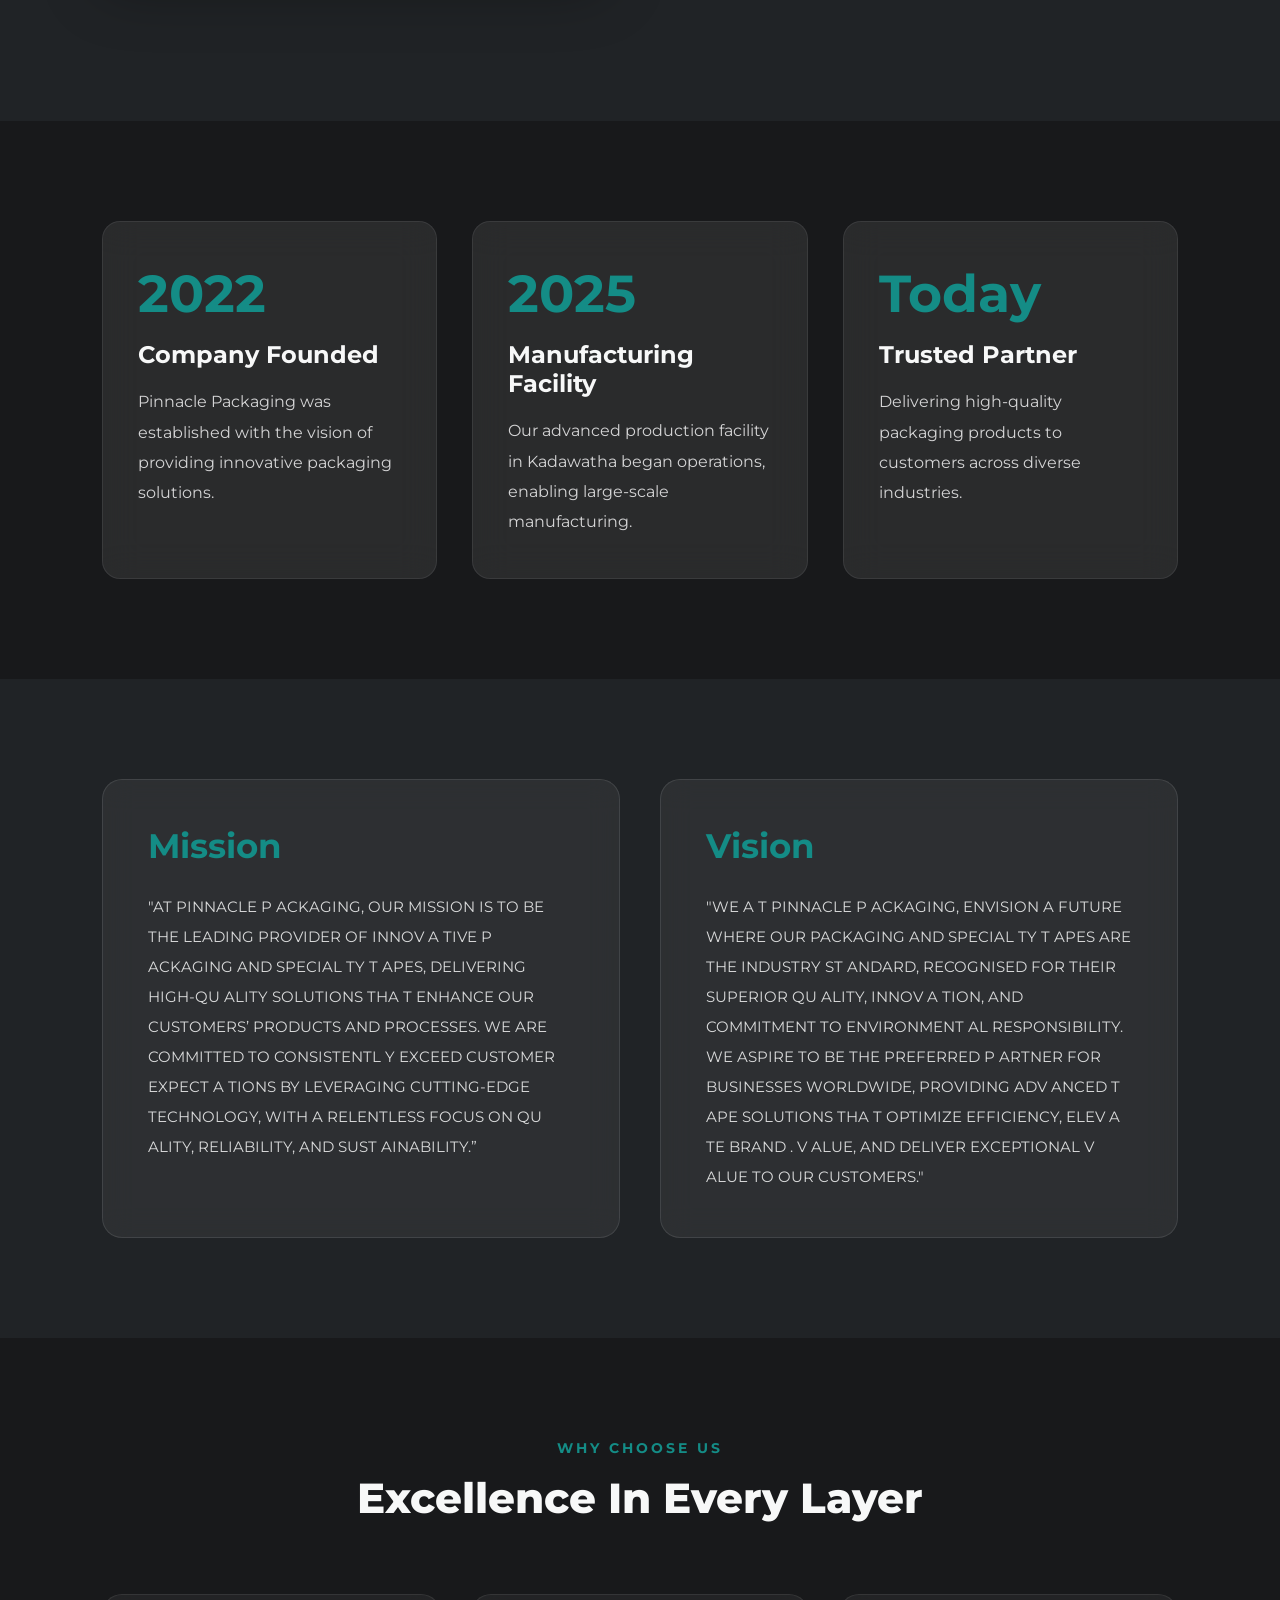
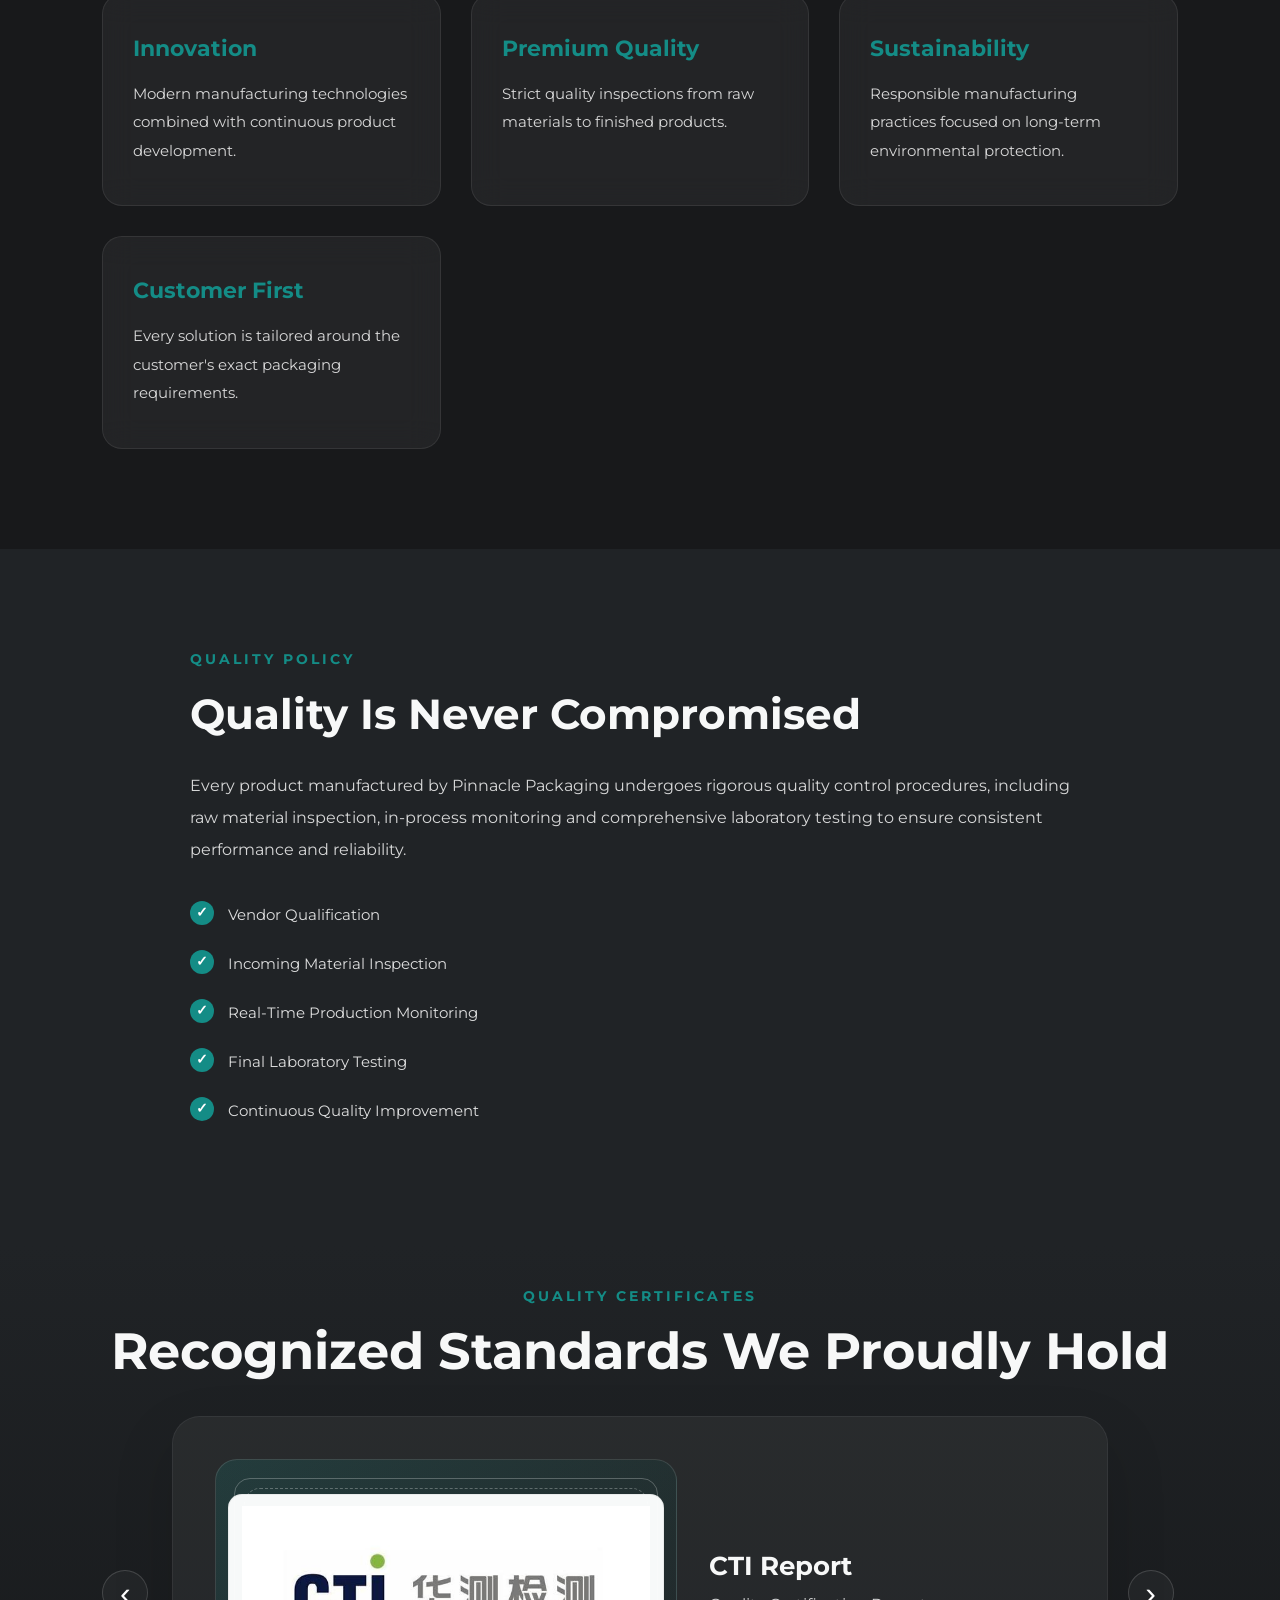
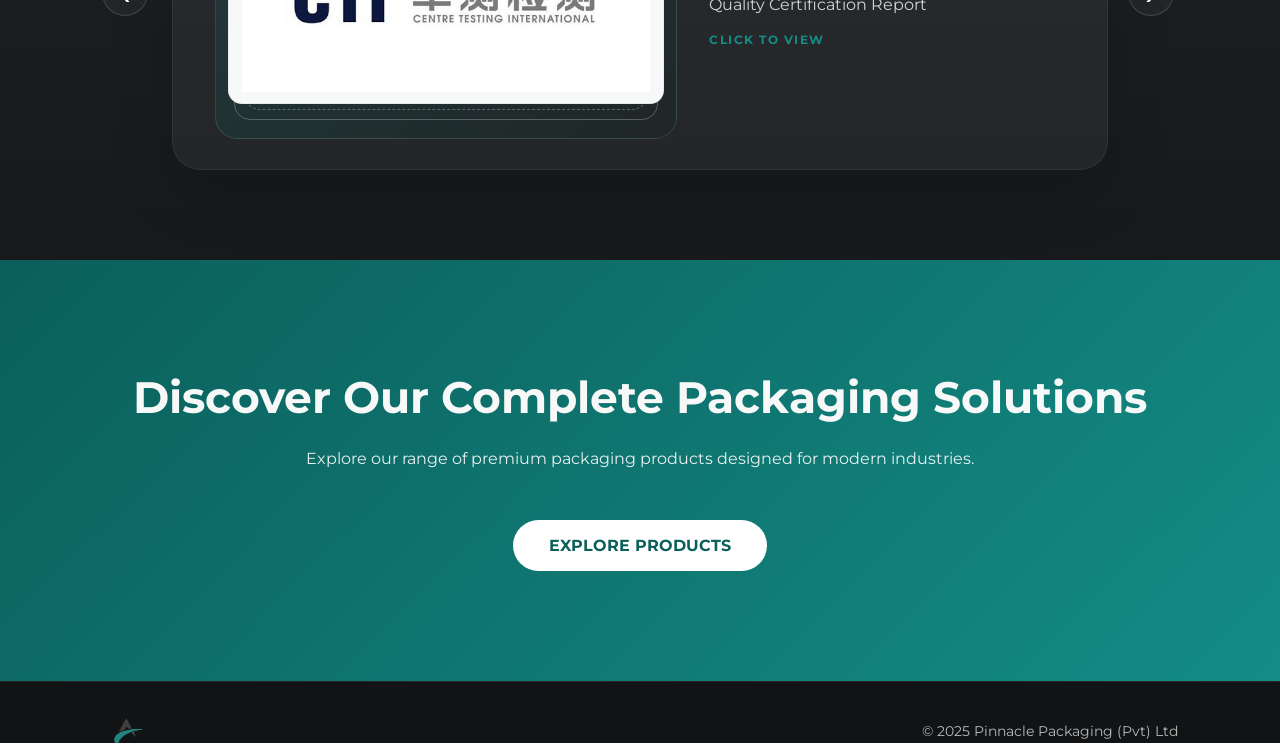
==== commit 6d9cbb2c: "certificate fin" ====
--- a/About.html
+++ b/About.html
@@ -391,58 +391,48 @@
 
                 <div class="sliderTrack">
 
-                    <article class="certSlide active">
+                    <article class="certSlide active" data-pdf="Assets/Certificates/CTI Report.pdf" data-title="CTI Report" tabindex="0" role="button" aria-label="Open CTI Report">
 
                         <div class="certImage certIso">
-                            <div class="certStamp">ISO</div>
+                            <img src="Assets/Certificates/CTI Logo.jpeg" alt="CTI Report cover image">
                         </div>
 
                         <div class="certMeta">
-                            <h3>ISO 9001:2015</h3>
-                            <p>Quality Management System</p>
+                            <h3>CTI Report</h3>
+                            <p>Quality Certification Report</p>
+                            <span class="viewHint">Click to view</span>
                         </div>
 
                     </article>
 
-                    <article class="certSlide">
+                    <article class="certSlide" data-pdf="Assets/Certificates/ITI Report.pdf" data-title="ITI Report" tabindex="0" role="button" aria-label="Open ITI Report">
 
                         <div class="certImage certEnv">
-                            <div class="certStamp">EMS</div>
+                            <img src="Assets/Certificates/ITI CISR.png" alt="ITI report cover image">
                         </div>
 
                         <div class="certMeta">
-                            <h3>ISO 14001</h3>
-                            <p>Environmental Management System</p>
+                            <h3>ITI Report</h3>
+                            <p>Technical Inspection Report</p>
+                            <span class="viewHint">Click to view</span>
                         </div>
 
                     </article>
 
-                    <article class="certSlide">
+                    <article class="certSlide" data-pdf="Assets/Certificates/MCDS - BOPP.pdf" data-title="MCDS - BOPP" tabindex="0" role="button" aria-label="Open MCDS BOPP certificate">
 
                         <div class="certImage certSafety">
-                            <div class="certStamp">BRCGS</div>
+                            <img src="Assets/Certificates/MSDs.png" alt="MCDS report cover image">
                         </div>
 
                         <div class="certMeta">
-                            <h3>BRCGS Packaging</h3>
-                            <p>Product Safety & Quality Compliance</p>
+                            <h3>MCDS - BOPP</h3>
+                            <p>Material Compliance & Product Report</p>
+                            <span class="viewHint">Click to view</span>
                         </div>
 
                     </article>
 
-                    <article class="certSlide">
-
-                        <div class="certImage certFsc">
-                            <div class="certStamp">FSC</div>
-                        </div>
-
-                        <div class="certMeta">
-                            <h3>FSC Certified</h3>
-                            <p>Sustainable Packaging Standards</p>
-                        </div>
-
-                    </article>
-
                 </div>
 
             </div>
@@ -452,6 +442,22 @@
         </div>
 
     </section>
+
+    <div class="pdfModal" id="certModal" aria-hidden="true">
+
+        <div class="pdfModalBackdrop" data-close="true"></div>
+
+        <div class="pdfModalDialog" role="dialog" aria-modal="true" aria-labelledby="certModalTitle">
+
+            <button class="pdfClose" type="button" aria-label="Close certificate preview">×</button>
+
+            <h3 id="certModalTitle">Certificate Preview</h3>
+
+            <iframe id="pdfViewer" title="Certificate preview" src="" frameborder="0"></iframe>
+
+        </div>
+
+    </div>
 
     <!-- CTA -->
 
--- a/About_Styles.css
+++ b/About_Styles.css
@@ -454,6 +454,15 @@
     align-items:center;
     padding:42px 42px 30px;
     background:rgba(255,255,255,.02);
+    cursor:pointer;
+    transition:transform .3s ease, box-shadow .3s ease;
+}
+
+.certSlide:hover,
+.certSlide:focus-visible{
+    transform:translateY(-4px);
+    box-shadow:0 18px 32px rgba(0,0,0,.12);
+    outline:none;
 }
 
 .certImage{
@@ -462,10 +471,24 @@
     border-radius:22px;
     overflow:hidden;
     border:1px solid rgba(255,255,255,.12);
-    background:linear-gradient(135deg, rgba(20,140,134,.25), rgba(255,255,255,.06));
+    background:linear-gradient(135deg, rgba(20,140,134,.18), rgba(255,255,255,.06));
     display:flex;
     align-items:center;
     justify-content:center;
+    padding:16px;
+}
+
+.certImage img{
+    width:100%;
+    height:100%;
+    max-height:240px;
+    object-fit:contain;
+    object-position:center;
+    display:block;
+    background:#ffffff;
+    border-radius:14px;
+    padding:18px 22px;
+    box-shadow:inset 0 0 0 1px rgba(12,18,20,.06);
 }
 
 .certImage::before,
@@ -475,6 +498,7 @@
     inset:18px;
     border:1px solid rgba(255,255,255,.25);
     border-radius:16px;
+    pointer-events:none;
 }
 
 .certImage::after{
@@ -500,10 +524,21 @@
     backdrop-filter:blur(2px);
 }
 
-.certIso{ background:linear-gradient(135deg, rgba(20,140,134,.30), rgba(12, 39, 37, .28)); }
-.certEnv{ background:linear-gradient(135deg, rgba(37, 111, 175, .34), rgba(14, 19, 27, .24)); }
-.certSafety{ background:linear-gradient(135deg, rgba(193, 149, 59, .30), rgba(27, 26, 16, .28)); }
-.certFsc{ background:linear-gradient(135deg, rgba(101, 171, 91, .32), rgba(15, 26, 20, .28)); }
+.certIso{ background:linear-gradient(135deg, rgba(20,140,134,.18), rgba(12, 39, 37, .18)); }
+.certEnv{ background:linear-gradient(135deg, rgba(37, 111, 175, .18), rgba(14, 19, 27, .20)); }
+.certSafety{ background:linear-gradient(135deg, rgba(193, 149, 59, .18), rgba(27, 26, 16, .22)); }
+.certFsc{ background:linear-gradient(135deg, rgba(101, 171, 91, .18), rgba(15, 26, 20, .20)); }
+
+.certSlide[data-title="CTI Report"] .certImage img,
+.certSlide[data-title="MCDS - BOPP"] .certImage img{
+    padding:12px 14px;
+    background:#f7f9f9;
+}
+
+.certSlide[data-title="CTI Report"] .certImage,
+.certSlide[data-title="MCDS - BOPP"] .certImage{
+    padding:12px;
+}
 
 .certMeta h3{
     margin:0 0 10px;
@@ -515,6 +550,16 @@
     color:rgba(255,255,255,.8);
     font-size:16px;
     line-height:1.8;
+}
+
+.viewHint{
+    display:inline-block;
+    margin-top:12px;
+    color:var(--primary);
+    font-weight:700;
+    letter-spacing:1.5px;
+    text-transform:uppercase;
+    font-size:12px;
 }
 
 .sliderArrow{
@@ -535,6 +580,70 @@
     transform:translateY(-2px);
 }
 
+.pdfModal{
+    position:fixed;
+    inset:0;
+    display:none;
+    align-items:center;
+    justify-content:center;
+    z-index:200;
+    padding:24px;
+}
+
+.pdfModal.show{
+    display:flex;
+}
+
+.pdfModalBackdrop{
+    position:absolute;
+    inset:0;
+    background:rgba(3, 8, 10, 0.8);
+}
+
+.pdfModalDialog{
+    position:relative;
+    width:min(1100px, 92vw);
+    height:min(88vh, 820px);
+    background:#0f1215;
+    border:1px solid rgba(255,255,255,.08);
+    border-radius:22px;
+    overflow:hidden;
+    box-shadow:0 35px 90px rgba(0,0,0,.45);
+}
+
+.pdfClose{
+    position:absolute;
+    top:16px;
+    right:16px;
+    width:42px;
+    height:42px;
+    border:none;
+    border-radius:50%;
+    background:rgba(255,255,255,.08);
+    color:#fff;
+    font-size:28px;
+    cursor:pointer;
+    z-index:2;
+}
+
+.pdfModalDialog h3{
+    position:absolute;
+    left:24px;
+    top:18px;
+    right:74px;
+    z-index:2;
+    margin:0;
+    font-size:18px;
+    color:#fff;
+}
+
+#pdfViewer{
+    width:100%;
+    height:100%;
+    background:#fff;
+    border:0;
+}
+
 @media (max-width: 768px) {
     .certSlide{
         grid-template-columns:1fr;
